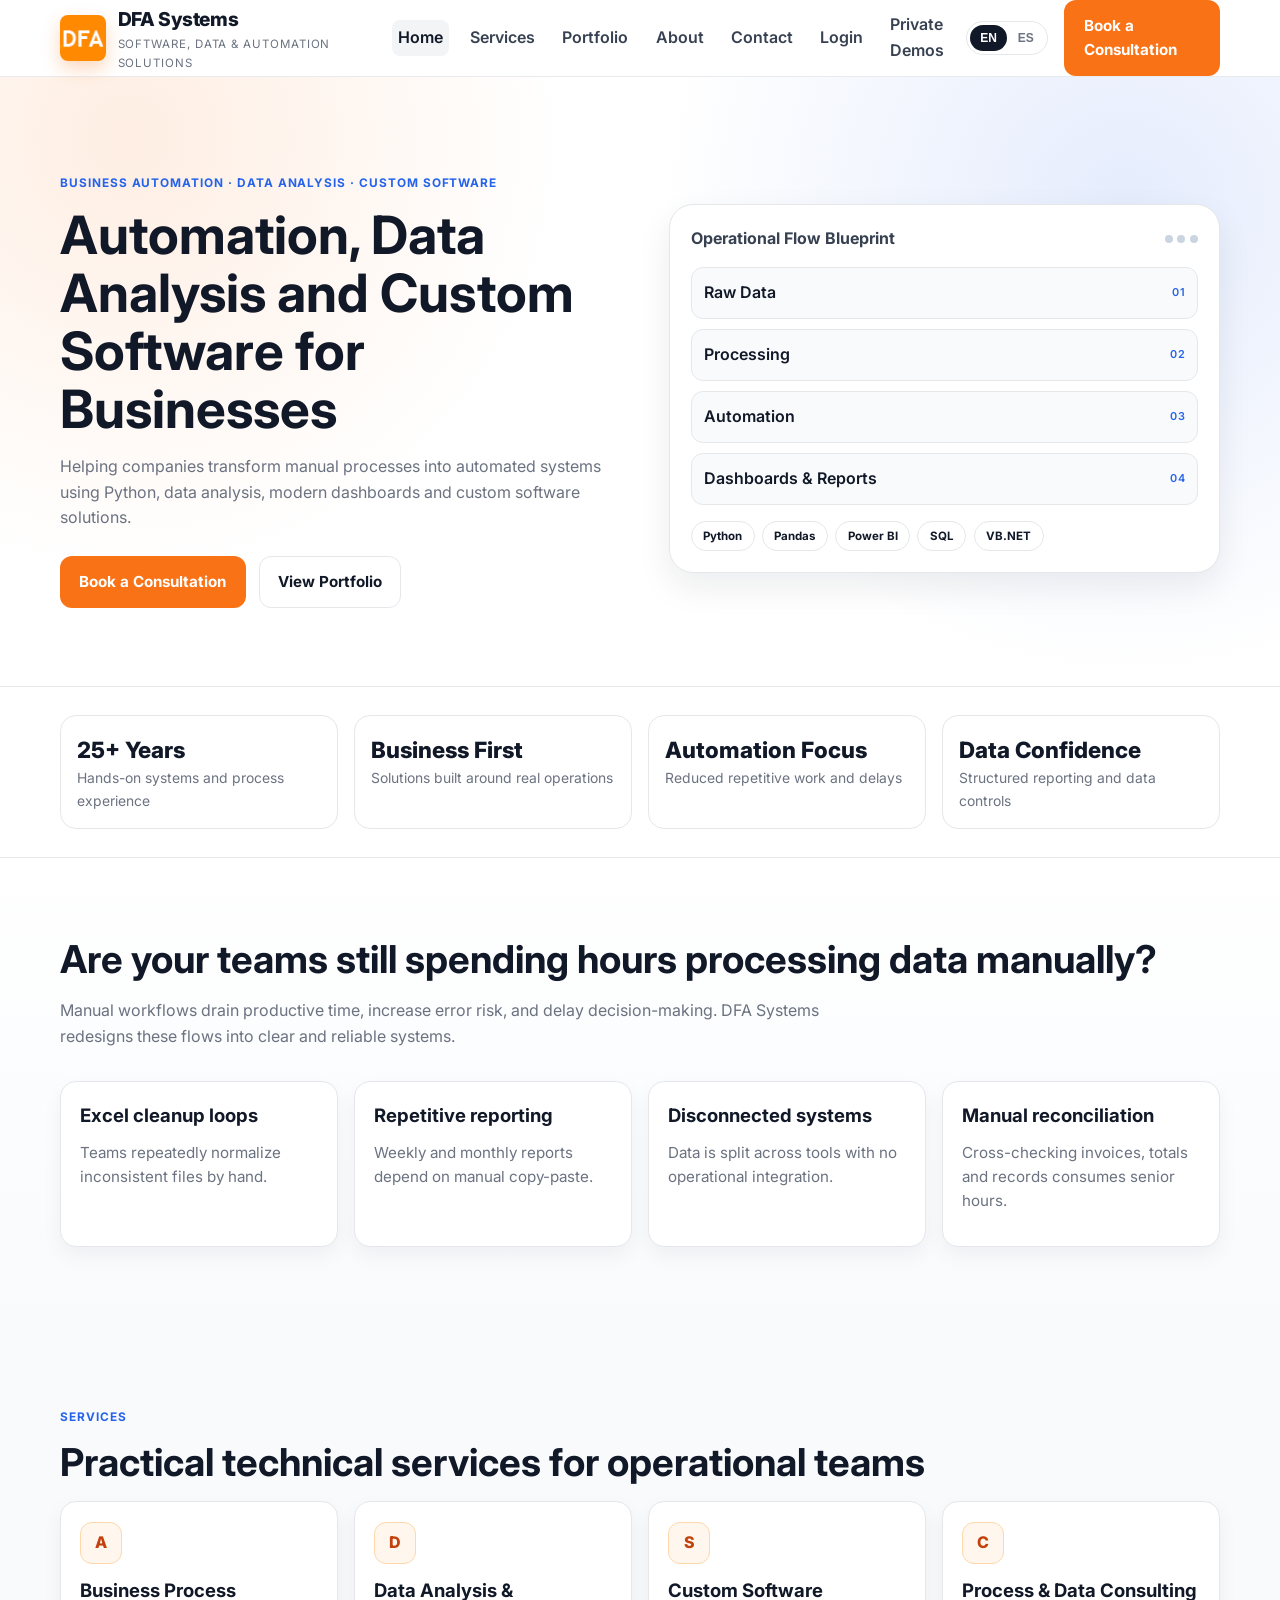
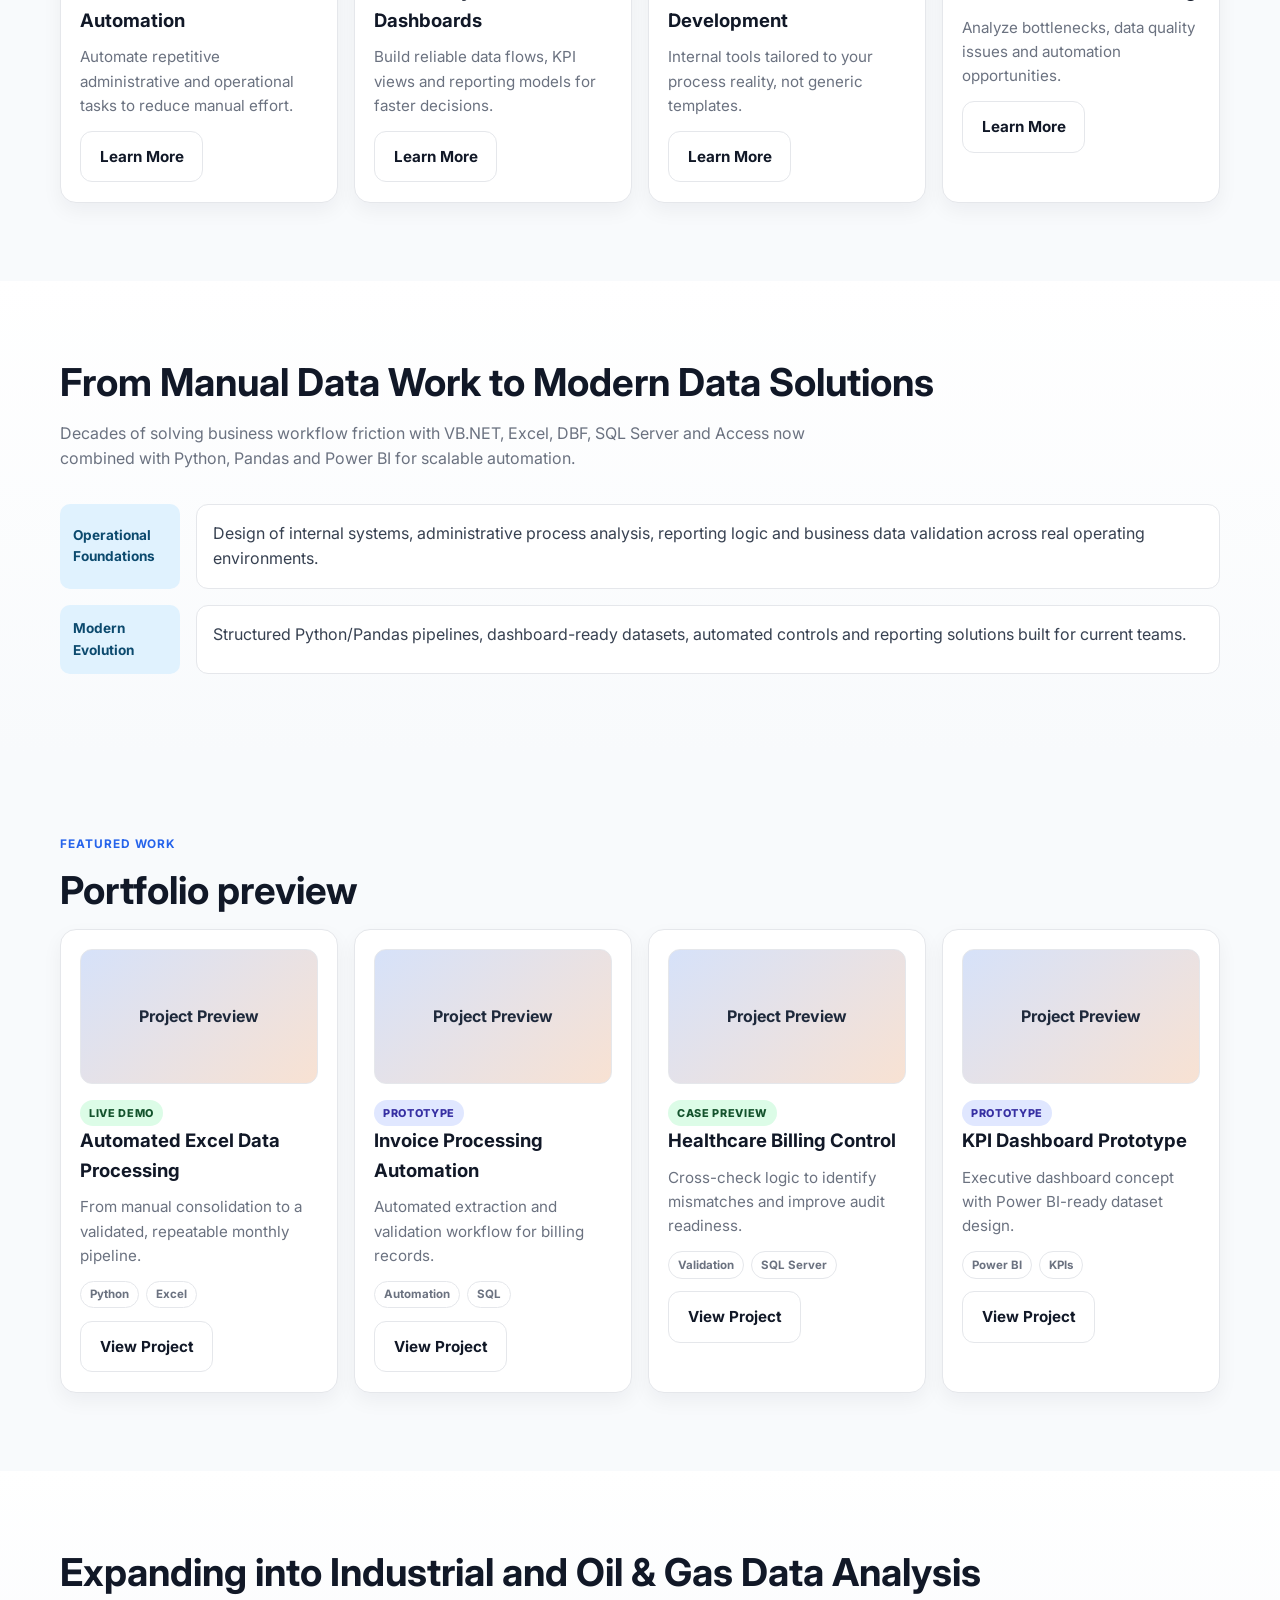
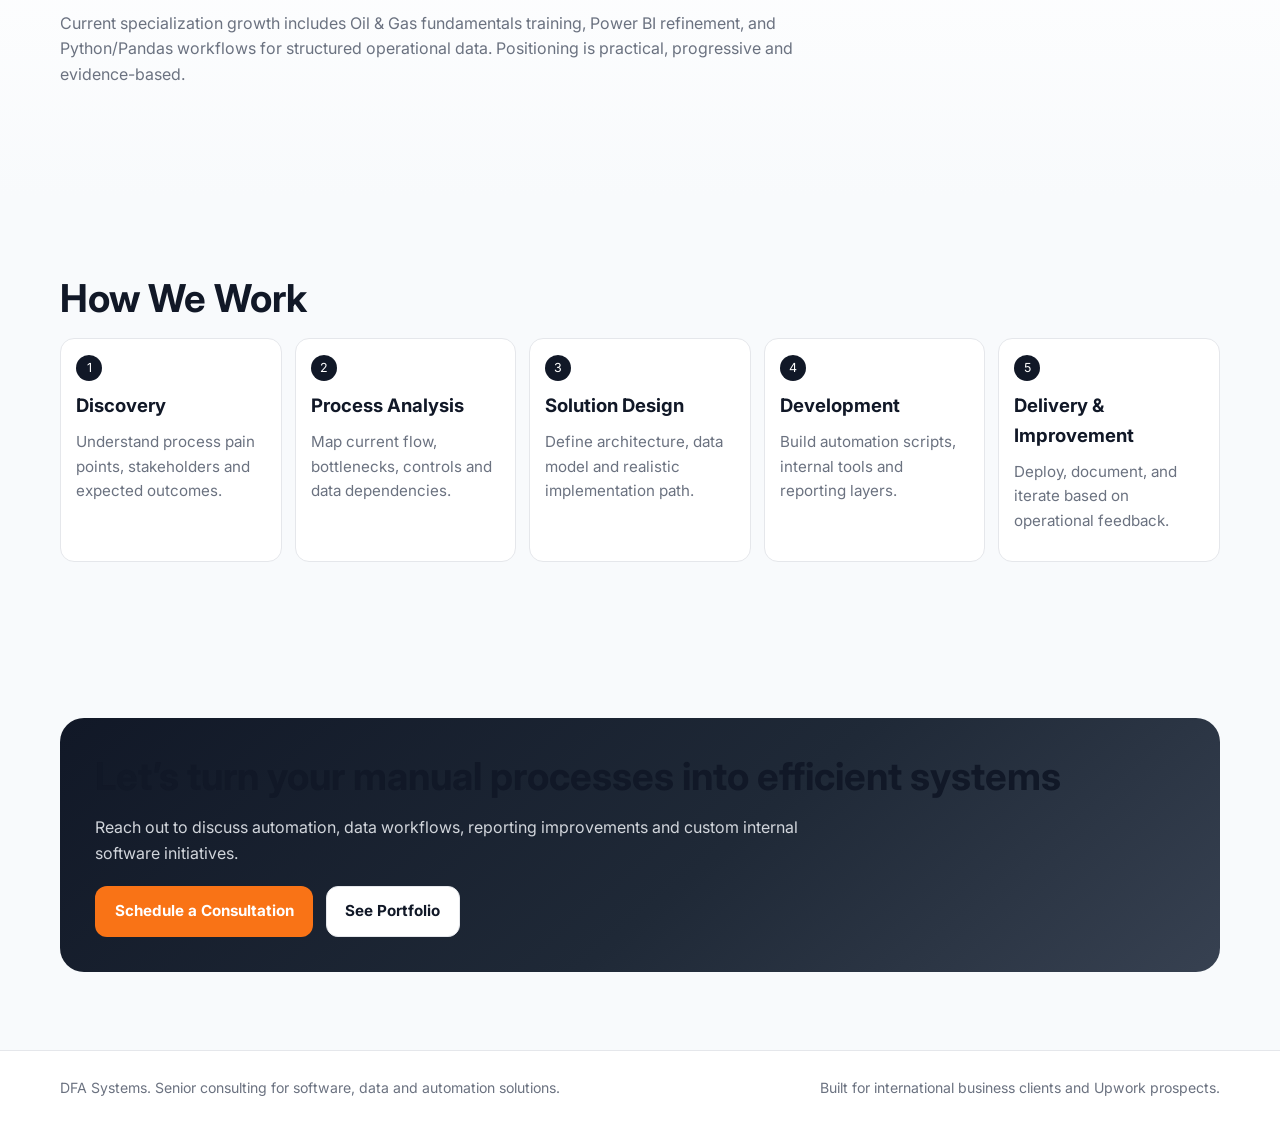
==== index.html @ 207cc510 "Primer commit" ====
﻿<!DOCTYPE html>
<html lang="en">
<head>
  <meta charset="UTF-8">
  <meta name="viewport" content="width=device-width, initial-scale=1.0">
  <meta name="description" content="DFA Systems helps businesses modernize manual workflows through automation, data analysis and custom software consulting.">
  <title>DFA Systems | Software, Data & Automation Solutions</title>
  <link rel="preconnect" href="https://fonts.googleapis.com">
  <link rel="preconnect" href="https://fonts.gstatic.com" crossorigin>
  <link href="https://fonts.googleapis.com/css2?family=Inter:wght@400;500;600;700;800&display=swap" rel="stylesheet">
  <link rel="stylesheet" href="assets/css/styles.css">
</head>
<body data-page="index">
  <header class="site-header">
    <div class="container header-inner">
      <a href="index.html" class="logo-block" aria-label="DFA Systems home">
        <span class="brand-head">
          <img src="assets/images/logo-dfa.png" alt="DFA Systems logo" class="brand-logo">
          <span class="brand-copy">
            <span class="logo">DFA Systems</span>
            <span class="tagline" data-i18n="brandTagline">Software, Data &amp; Automation Solutions</span>
          </span>
        </span>
      </a>

      <button class="menu-toggle" type="button" aria-label="Toggle menu" aria-expanded="false">
        <span></span>
      </button>

      <div class="nav-wrap">
        <nav class="site-nav" aria-label="Main navigation">
          <a href="index.html" data-nav="home" data-i18n="navHome">Home</a>
          <a href="services.html" data-nav="services" data-i18n="navServices">Services</a>
          <a href="portfolio.html" data-nav="portfolio" data-i18n="navPortfolio">Portfolio</a>
          <a href="about.html" data-nav="about" data-i18n="navAbout">About</a>
          <a href="contact.html" data-nav="contact" data-i18n="navContact">Contact</a>
          <a href="login.html" data-nav="login" data-i18n="navLogin">Login</a>
          <a href="private-demos.html" data-nav="private" data-i18n="navPrivate">Private Demos</a>
        </nav>

        <div class="lang-switcher" aria-label="Language switcher">
          <button class="lang-btn active" data-lang="en" aria-pressed="true">EN</button>
          <button class="lang-btn" data-lang="es" aria-pressed="false">ES</button>
        </div>

        <a href="contact.html" class="btn btn-primary desktop-cta" data-i18n="ctaBook">Book a Consultation</a>
        <a href="contact.html" class="btn btn-primary mobile-cta" data-i18n="ctaBook">Book a Consultation</a>
      </div>
    </div>
  </header>

  <main>
    <section class="hero">
      <div class="container hero-grid">
        <div>
          <span class="eyebrow" data-i18n="heroEyebrow">Business Automation · Data Analysis · Custom Software</span>
          <h1 data-i18n="heroTitle">Automation, Data Analysis and Custom Software for Businesses</h1>
          <p data-i18n="heroText">Helping companies transform manual processes into automated systems using Python, data analysis, modern dashboards and custom software solutions.</p>
          <div class="hero-actions">
            <a href="contact.html" class="btn btn-primary" data-i18n="ctaBook">Book a Consultation</a>
            <a href="portfolio.html" class="btn btn-secondary" data-i18n="ctaPortfolio">View Portfolio</a>
          </div>
        </div>

        <div class="hero-visual" aria-label="Workflow visual panel">
          <div class="visual-header">
            <strong data-i18n="heroFlowTitle">Operational Flow Blueprint</strong>
            <div class="dot-row" aria-hidden="true">
              <span class="dot"></span>
              <span class="dot"></span>
              <span class="dot"></span>
            </div>
          </div>
          <div class="visual-grid">
            <div class="flow-step">
              <span data-i18n="flowRaw">Raw Data</span>
              <span class="step-pill">01</span>
            </div>
            <div class="flow-step">
              <span data-i18n="flowProcess">Processing</span>
              <span class="step-pill">02</span>
            </div>
            <div class="flow-step">
              <span data-i18n="flowAutomation">Automation</span>
              <span class="step-pill">03</span>
            </div>
            <div class="flow-step">
              <span data-i18n="flowDash">Dashboards &amp; Reports</span>
              <span class="step-pill">04</span>
            </div>
          </div>
          <div class="badge-list">
            <span class="badge">Python</span>
            <span class="badge">Pandas</span>
            <span class="badge">Power BI</span>
            <span class="badge">SQL</span>
            <span class="badge">VB.NET</span>
          </div>
        </div>
      </div>
    </section>

    <section class="credibility">
      <div class="container stat-grid">
        <article class="stat-card">
          <p class="stat-value" data-i18n="cred1v">25+ Years</p>
          <p class="stat-label" data-i18n="cred1l">Hands-on systems and process experience</p>
        </article>
        <article class="stat-card">
          <p class="stat-value" data-i18n="cred2v">Business First</p>
          <p class="stat-label" data-i18n="cred2l">Solutions built around real operations</p>
        </article>
        <article class="stat-card">
          <p class="stat-value" data-i18n="cred3v">Automation Focus</p>
          <p class="stat-label" data-i18n="cred3l">Reduced repetitive work and delays</p>
        </article>
        <article class="stat-card">
          <p class="stat-value" data-i18n="cred4v">Data Confidence</p>
          <p class="stat-label" data-i18n="cred4l">Structured reporting and data controls</p>
        </article>
      </div>
    </section>

    <section class="bg-soft">
      <div class="container">
        <h2 class="section-title" data-i18n="problemTitle">Are your teams still spending hours processing data manually?</h2>
        <p class="section-intro" data-i18n="problemText">Manual workflows drain productive time, increase error risk, and delay decision-making. DFA Systems redesigns these flows into clear and reliable systems.</p>

        <div class="grid-4">
          <article class="card">
            <h3 class="card-title" data-i18n="p1t">Excel cleanup loops</h3>
            <p class="card-text" data-i18n="p1d">Teams repeatedly normalize inconsistent files by hand.</p>
          </article>
          <article class="card">
            <h3 class="card-title" data-i18n="p2t">Repetitive reporting</h3>
            <p class="card-text" data-i18n="p2d">Weekly and monthly reports depend on manual copy-paste.</p>
          </article>
          <article class="card">
            <h3 class="card-title" data-i18n="p3t">Disconnected systems</h3>
            <p class="card-text" data-i18n="p3d">Data is split across tools with no operational integration.</p>
          </article>
          <article class="card">
            <h3 class="card-title" data-i18n="p4t">Manual reconciliation</h3>
            <p class="card-text" data-i18n="p4d">Cross-checking invoices, totals and records consumes senior hours.</p>
          </article>
        </div>
      </div>
    </section>

    <section>
      <div class="container">
        <span class="eyebrow" data-i18n="servicesEyebrow">Services</span>
        <h2 class="section-title" data-i18n="servicesTitle">Practical technical services for operational teams</h2>
        <div class="grid-4">
          <article class="card">
            <span class="icon-sq" aria-hidden="true">A</span>
            <h3 class="card-title" data-i18n="s1t">Business Process Automation</h3>
            <p class="card-text" data-i18n="s1d">Automate repetitive administrative and operational tasks to reduce manual effort.</p>
            <a class="btn btn-secondary" href="services.html" data-i18n="learnMore">Learn More</a>
          </article>
          <article class="card">
            <span class="icon-sq" aria-hidden="true">D</span>
            <h3 class="card-title" data-i18n="s2t">Data Analysis &amp; Dashboards</h3>
            <p class="card-text" data-i18n="s2d">Build reliable data flows, KPI views and reporting models for faster decisions.</p>
            <a class="btn btn-secondary" href="services.html" data-i18n="learnMore">Learn More</a>
          </article>
          <article class="card">
            <span class="icon-sq" aria-hidden="true">S</span>
            <h3 class="card-title" data-i18n="s3t">Custom Software Development</h3>
            <p class="card-text" data-i18n="s3d">Internal tools tailored to your process reality, not generic templates.</p>
            <a class="btn btn-secondary" href="services.html" data-i18n="learnMore">Learn More</a>
          </article>
          <article class="card">
            <span class="icon-sq" aria-hidden="true">C</span>
            <h3 class="card-title" data-i18n="s4t">Process &amp; Data Consulting</h3>
            <p class="card-text" data-i18n="s4d">Analyze bottlenecks, data quality issues and automation opportunities.</p>
            <a class="btn btn-secondary" href="services.html" data-i18n="learnMore">Learn More</a>
          </article>
        </div>
      </div>
    </section>

    <section class="bg-soft">
      <div class="container">
        <h2 class="section-title" data-i18n="expTitle">From Manual Data Work to Modern Data Solutions</h2>
        <p class="section-intro" data-i18n="expText">Decades of solving business workflow friction with VB.NET, Excel, DBF, SQL Server and Access now combined with Python, Pandas and Power BI for scalable automation.</p>

        <div class="timeline">
          <div class="timeline-row">
            <div class="timeline-label" data-i18n="expPastLabel">Operational Foundations</div>
            <div class="timeline-content" data-i18n="expPast">Design of internal systems, administrative process analysis, reporting logic and business data validation across real operating environments.</div>
          </div>
          <div class="timeline-row">
            <div class="timeline-label" data-i18n="expNowLabel">Modern Evolution</div>
            <div class="timeline-content" data-i18n="expNow">Structured Python/Pandas pipelines, dashboard-ready datasets, automated controls and reporting solutions built for current teams.</div>
          </div>
        </div>
      </div>
    </section>

    <section>
      <div class="container">
        <span class="eyebrow" data-i18n="portEyebrow">Featured Work</span>
        <h2 class="section-title" data-i18n="portTitle">Portfolio preview</h2>

        <div class="grid-4">
          <article class="card">
            <div class="project-shot">Project Preview</div>
            <span class="status status-live" data-i18n="statusLive">Live Demo</span>
            <h3 class="card-title" data-i18n="proj1t">Automated Excel Data Processing</h3>
            <p class="card-text" data-i18n="proj1d">From manual consolidation to a validated, repeatable monthly pipeline.</p>
            <div class="tags"><span class="tag">Python</span><span class="tag">Excel</span></div>
            <a href="portfolio.html" class="btn btn-secondary" data-i18n="viewProject">View Project</a>
          </article>
          <article class="card">
            <div class="project-shot">Project Preview</div>
            <span class="status status-proto" data-i18n="statusProto">Prototype</span>
            <h3 class="card-title" data-i18n="proj2t">Invoice Processing Automation</h3>
            <p class="card-text" data-i18n="proj2d">Automated extraction and validation workflow for billing records.</p>
            <div class="tags"><span class="tag">Automation</span><span class="tag">SQL</span></div>
            <a href="portfolio.html" class="btn btn-secondary" data-i18n="viewProject">View Project</a>
          </article>
          <article class="card">
            <div class="project-shot">Project Preview</div>
            <span class="status status-case" data-i18n="statusCase">Case Preview</span>
            <h3 class="card-title" data-i18n="proj3t">Healthcare Billing Control</h3>
            <p class="card-text" data-i18n="proj3d">Cross-check logic to identify mismatches and improve audit readiness.</p>
            <div class="tags"><span class="tag">Validation</span><span class="tag">SQL Server</span></div>
            <a href="portfolio.html" class="btn btn-secondary" data-i18n="viewProject">View Project</a>
          </article>
          <article class="card">
            <div class="project-shot">Project Preview</div>
            <span class="status status-proto" data-i18n="statusProto">Prototype</span>
            <h3 class="card-title" data-i18n="proj4t">KPI Dashboard Prototype</h3>
            <p class="card-text" data-i18n="proj4d">Executive dashboard concept with Power BI-ready dataset design.</p>
            <div class="tags"><span class="tag">Power BI</span><span class="tag">KPIs</span></div>
            <a href="portfolio.html" class="btn btn-secondary" data-i18n="viewProject">View Project</a>
          </article>
        </div>
      </div>
    </section>

    <section class="bg-soft">
      <div class="container">
        <h2 class="section-title" data-i18n="industryTitle">Expanding into Industrial and Oil &amp; Gas Data Analysis</h2>
        <p class="section-intro" data-i18n="industryText">Current specialization growth includes Oil &amp; Gas fundamentals training, Power BI refinement, and Python/Pandas workflows for structured operational data. Positioning is practical, progressive and evidence-based.</p>
      </div>
    </section>

    <section>
      <div class="container">
        <h2 class="section-title" data-i18n="processTitle">How We Work</h2>
        <div class="steps">
          <article class="step-card"><span class="step-number">1</span><h3 class="card-title" data-i18n="step1t">Discovery</h3><p class="card-text" data-i18n="step1d">Understand process pain points, stakeholders and expected outcomes.</p></article>
          <article class="step-card"><span class="step-number">2</span><h3 class="card-title" data-i18n="step2t">Process Analysis</h3><p class="card-text" data-i18n="step2d">Map current flow, bottlenecks, controls and data dependencies.</p></article>
          <article class="step-card"><span class="step-number">3</span><h3 class="card-title" data-i18n="step3t">Solution Design</h3><p class="card-text" data-i18n="step3d">Define architecture, data model and realistic implementation path.</p></article>
          <article class="step-card"><span class="step-number">4</span><h3 class="card-title" data-i18n="step4t">Development</h3><p class="card-text" data-i18n="step4d">Build automation scripts, internal tools and reporting layers.</p></article>
          <article class="step-card"><span class="step-number">5</span><h3 class="card-title" data-i18n="step5t">Delivery &amp; Improvement</h3><p class="card-text" data-i18n="step5d">Deploy, document, and iterate based on operational feedback.</p></article>
        </div>
      </div>
    </section>

    <section>
      <div class="container">
        <div class="cta-block">
          <h2 class="section-title" data-i18n="finalTitle">Let’s turn your manual processes into efficient systems</h2>
          <p data-i18n="finalText">Reach out to discuss automation, data workflows, reporting improvements and custom internal software initiatives.</p>
          <div class="hero-actions" style="margin-top: 1.2rem;">
            <a href="contact.html" class="btn btn-primary" data-i18n="ctaSchedule">Schedule a Consultation</a>
            <a href="portfolio.html" class="btn btn-secondary" data-i18n="ctaSeePortfolio">See Portfolio</a>
          </div>
        </div>
      </div>
    </section>
  </main>

  <footer class="site-footer">
    <div class="container footer-inner">
      <p data-i18n="footerText">DFA Systems. Senior consulting for software, data and automation solutions.</p>
      <p data-i18n="footerLinks">Built for international business clients and Upwork prospects.</p>
    </div>
  </footer>

  <script src="assets/js/translations.js"></script>
  <script src="assets/js/main.js"></script>
</body>
</html>
---- assets/css/styles.css ----
﻿:root {
  --color-primary: #f97316;
  --color-charcoal: #111827;
  --color-gray-700: #374151;
  --color-gray-500: #6b7280;
  --color-bg: #f8fafc;
  --color-white: #ffffff;
  --color-accent: #2563eb;
  --color-border: #e5e7eb;
  --shadow-sm: 0 8px 20px rgba(17, 24, 39, 0.05);
  --shadow-md: 0 14px 34px rgba(17, 24, 39, 0.08);
  --shadow-lg: 0 20px 44px rgba(17, 24, 39, 0.12);
  --radius-sm: 10px;
  --radius-md: 16px;
  --radius-lg: 24px;
  --radius-pill: 999px;
  --max-width: 1160px;
  --header-h: 76px;
  --transition: 200ms ease;
}

* {
  box-sizing: border-box;
}

html {
  scroll-behavior: smooth;
}

body {
  margin: 0;
  font-family: Inter, Arial, sans-serif;
  color: var(--color-gray-700);
  background: var(--color-bg);
  line-height: 1.6;
}

a {
  color: inherit;
  text-decoration: none;
}

img {
  max-width: 100%;
}

h1,
h2,
h3,
h4,
p {
  margin: 0;
}

section {
  padding: 78px 0;
}

.container {
  width: min(100% - 2rem, var(--max-width));
  margin: 0 auto;
}

.bg-white {
  background: var(--color-white);
}

.bg-soft {
  background: linear-gradient(180deg, #ffffff 0%, #f8fafc 100%);
}

.eyebrow {
  display: inline-block;
  font-size: 0.74rem;
  text-transform: uppercase;
  letter-spacing: 0.08em;
  font-weight: 700;
  color: var(--color-accent);
  margin-bottom: 0.8rem;
}

.section-title {
  color: var(--color-charcoal);
  font-size: clamp(1.8rem, 3vw, 2.5rem);
  line-height: 1.2;
  margin-bottom: 1rem;
}

.section-intro {
  max-width: 760px;
  color: var(--color-gray-500);
  margin-bottom: 2rem;
}

.text-center {
  text-align: center;
  margin-left: auto;
  margin-right: auto;
}

.site-header {
  position: sticky;
  top: 0;
  z-index: 1000;
  background: rgba(255, 255, 255, 0.92);
  backdrop-filter: blur(12px);
  border-bottom: 1px solid rgba(229, 231, 235, 0.85);
}

.header-inner {
  min-height: var(--header-h);
  display: flex;
  align-items: center;
  justify-content: space-between;
  gap: 1rem;
}

.logo-block {
  display: inline-flex;
  align-items: center;
  color: inherit;
}

.brand-head {
  display: inline-flex;
  align-items: center;
  gap: 0.72rem;
}

.brand-copy {
  display: grid;
  gap: 0.05rem;
}

.brand-logo {
  width: 46px;
  height: 46px;
  border-radius: 8px;
  flex-shrink: 0;
  box-shadow: 0 8px 18px rgba(249, 115, 22, 0.28);
}

.logo {
  font-size: 1.2rem;
  font-weight: 800;
  color: var(--color-charcoal);
  letter-spacing: -0.02em;
}

.tagline {
  font-size: 0.72rem;
  text-transform: uppercase;
  letter-spacing: 0.08em;
  color: var(--color-gray-500);
}

.nav-wrap {
  display: flex;
  align-items: center;
  gap: 1rem;
}

.site-nav {
  display: flex;
  align-items: center;
  gap: 1rem;
}

.site-nav a {
  font-weight: 600;
  color: var(--color-gray-700);
  padding: 0.3rem 0.35rem;
  border-radius: 8px;
  transition: color var(--transition), background var(--transition);
}

.site-nav a:hover,
.site-nav a:focus-visible,
.site-nav a.active {
  color: var(--color-charcoal);
  background: #f3f4f6;
}

.lang-switcher {
  display: flex;
  align-items: center;
  border: 1px solid var(--color-border);
  border-radius: var(--radius-pill);
  padding: 0.2rem;
  background: #fff;
}

.lang-btn {
  border: 0;
  background: transparent;
  color: var(--color-gray-500);
  font-weight: 700;
  font-size: 0.75rem;
  border-radius: var(--radius-pill);
  padding: 0.35rem 0.65rem;
  cursor: pointer;
}

.lang-btn.active {
  background: var(--color-charcoal);
  color: #fff;
}

.btn {
  display: inline-flex;
  align-items: center;
  justify-content: center;
  gap: 0.4rem;
  border-radius: 12px;
  border: 1px solid transparent;
  font-weight: 700;
  font-size: 0.95rem;
  padding: 0.78rem 1.15rem;
  cursor: pointer;
  transition: transform var(--transition), box-shadow var(--transition), background var(--transition), color var(--transition), border-color var(--transition);
}

.btn:hover,
.btn:focus-visible {
  transform: translateY(-1px);
  box-shadow: var(--shadow-sm);
}

.btn-primary {
  background: var(--color-primary);
  color: #fff;
}

.btn-primary:hover,
.btn-primary:focus-visible {
  background: #ea580c;
}

.btn-secondary {
  background: #fff;
  color: var(--color-charcoal);
  border-color: var(--color-border);
}

.btn-secondary:hover,
.btn-secondary:focus-visible {
  border-color: #d1d5db;
}

.btn-outline {
  border-color: var(--color-accent);
  color: var(--color-accent);
  background: transparent;
}

.btn-outline:hover,
.btn-outline:focus-visible {
  background: #eff6ff;
}

.menu-toggle {
  display: none;
  width: 44px;
  height: 44px;
  border-radius: 12px;
  border: 1px solid var(--color-border);
  background: #fff;
  cursor: pointer;
}

.menu-toggle span {
  display: block;
  width: 20px;
  height: 2px;
  border-radius: 2px;
  background: var(--color-charcoal);
  margin: 0 auto;
  position: relative;
}

.menu-toggle span::before,
.menu-toggle span::after {
  content: "";
  position: absolute;
  left: 0;
  width: 20px;
  height: 2px;
  border-radius: 2px;
  background: var(--color-charcoal);
}

.menu-toggle span::before {
  top: -6px;
}

.menu-toggle span::after {
  top: 6px;
}

.hero {
  padding-top: 92px;
  background:
    radial-gradient(circle at 10% 10%, rgba(249, 115, 22, 0.12) 0%, transparent 34%),
    radial-gradient(circle at 88% 22%, rgba(37, 99, 235, 0.12) 0%, transparent 38%),
    #ffffff;
}

.hero-grid {
  display: grid;
  grid-template-columns: 1.02fr 0.98fr;
  gap: 2.2rem;
  align-items: center;
}

.hero h1 {
  color: var(--color-charcoal);
  font-size: clamp(2rem, 5vw, 3.3rem);
  line-height: 1.1;
  margin-bottom: 1rem;
}

.hero p {
  color: var(--color-gray-500);
  max-width: 640px;
  margin-bottom: 1.6rem;
}

.hero-actions {
  display: flex;
  flex-wrap: wrap;
  gap: 0.8rem;
}

.hero-visual {
  background: #fff;
  border: 1px solid var(--color-border);
  border-radius: var(--radius-lg);
  padding: 1.3rem;
  box-shadow: var(--shadow-md);
}

.visual-header {
  display: flex;
  justify-content: space-between;
  align-items: center;
  margin-bottom: 1rem;
}

.dot-row {
  display: flex;
  gap: 0.3rem;
}

.dot {
  width: 8px;
  height: 8px;
  border-radius: 50%;
  background: #cbd5e1;
}

.visual-grid {
  display: grid;
  gap: 0.65rem;
}

.flow-step {
  background: #f8fafc;
  border: 1px solid var(--color-border);
  border-radius: 12px;
  padding: 0.75rem;
  display: flex;
  justify-content: space-between;
  align-items: center;
  font-weight: 600;
  color: var(--color-charcoal);
}

.step-pill {
  font-size: 0.68rem;
  text-transform: uppercase;
  letter-spacing: 0.05em;
  color: var(--color-accent);
}

.badge-list {
  margin-top: 1rem;
  display: flex;
  flex-wrap: wrap;
  gap: 0.45rem;
}

.badge {
  border: 1px solid var(--color-border);
  background: #fff;
  border-radius: var(--radius-pill);
  padding: 0.3rem 0.72rem;
  font-size: 0.72rem;
  font-weight: 700;
  color: var(--color-charcoal);
}

.credibility {
  padding: 28px 0;
  border-top: 1px solid var(--color-border);
  border-bottom: 1px solid var(--color-border);
  background: #fff;
}

.stat-grid {
  display: grid;
  grid-template-columns: repeat(4, minmax(0, 1fr));
  gap: 1rem;
}

.stat-card {
  border: 1px solid var(--color-border);
  border-radius: var(--radius-md);
  padding: 1rem;
  background: #fff;
}

.stat-value {
  color: var(--color-charcoal);
  font-weight: 800;
  font-size: 1.4rem;
}

.stat-label {
  color: var(--color-gray-500);
  font-size: 0.87rem;
}

.grid-3,
.grid-4,
.grid-2 {
  display: grid;
  gap: 1rem;
}

.grid-2 {
  grid-template-columns: repeat(2, minmax(0, 1fr));
}

.grid-3 {
  grid-template-columns: repeat(3, minmax(0, 1fr));
}

.grid-4 {
  grid-template-columns: repeat(4, minmax(0, 1fr));
}

.card {
  border: 1px solid var(--color-border);
  border-radius: var(--radius-md);
  background: #fff;
  padding: 1.2rem;
  box-shadow: var(--shadow-sm);
  transition: transform var(--transition), box-shadow var(--transition);
}

.card:hover,
.card:focus-within {
  transform: translateY(-2px);
  box-shadow: var(--shadow-md);
}

.card-title {
  color: var(--color-charcoal);
  font-size: 1.16rem;
  margin-bottom: 0.6rem;
}

.card-text {
  color: var(--color-gray-500);
  font-size: 0.95rem;
  margin-bottom: 0.8rem;
}

.icon-sq {
  width: 42px;
  height: 42px;
  border-radius: 12px;
  background: #fff7ed;
  border: 1px solid #fed7aa;
  color: #c2410c;
  font-weight: 800;
  display: inline-flex;
  align-items: center;
  justify-content: center;
  margin-bottom: 0.8rem;
}

.timeline {
  display: grid;
  gap: 1rem;
}

.timeline-row {
  display: grid;
  grid-template-columns: 120px 1fr;
  gap: 1rem;
  align-items: stretch;
}

.timeline-label {
  border-radius: 10px;
  background: #e0f2fe;
  color: #0c4a6e;
  font-weight: 700;
  font-size: 0.85rem;
  display: flex;
  align-items: center;
  justify-content: center;
  padding: 0.8rem;
}

.timeline-content {
  border: 1px solid var(--color-border);
  border-radius: 12px;
  padding: 1rem;
  background: #fff;
}

.kpi-strip {
  border-radius: var(--radius-lg);
  border: 1px solid var(--color-border);
  padding: 1rem;
  background: #fff;
}

.project-shot {
  border-radius: 12px;
  border: 1px solid var(--color-border);
  min-height: 135px;
  background:
    linear-gradient(140deg, rgba(37, 99, 235, 0.16), rgba(249, 115, 22, 0.18)),
    #f8fafc;
  display: grid;
  place-items: center;
  font-weight: 700;
  color: #1e293b;
  margin-bottom: 0.9rem;
}

.tags {
  display: flex;
  flex-wrap: wrap;
  gap: 0.45rem;
  margin: 0.8rem 0;
}

.tag {
  font-size: 0.72rem;
  border-radius: var(--radius-pill);
  border: 1px solid var(--color-border);
  padding: 0.22rem 0.55rem;
  color: var(--color-gray-500);
  font-weight: 700;
}

.status {
  display: inline-flex;
  align-items: center;
  border-radius: var(--radius-pill);
  font-size: 0.68rem;
  font-weight: 800;
  text-transform: uppercase;
  letter-spacing: 0.06em;
  padding: 0.27rem 0.55rem;
}

.status-live,
.status-case {
  background: #dcfce7;
  color: #14532d;
}

.status-proto {
  background: #e0e7ff;
  color: #3730a3;
}

.status-soon {
  background: #ffedd5;
  color: #9a3412;
}

.steps {
  display: grid;
  grid-template-columns: repeat(5, minmax(0, 1fr));
  gap: 0.8rem;
}

.step-card {
  border: 1px solid var(--color-border);
  border-radius: 14px;
  background: #fff;
  padding: 0.95rem;
}

.step-number {
  width: 26px;
  height: 26px;
  border-radius: 50%;
  background: var(--color-charcoal);
  color: #fff;
  display: inline-flex;
  align-items: center;
  justify-content: center;
  font-size: 0.78rem;
  margin-bottom: 0.65rem;
}

.cta-block {
  border-radius: var(--radius-lg);
  background: linear-gradient(140deg, #111827 0%, #1f2937 56%, #374151 100%);
  color: #f9fafb;
  padding: clamp(1.4rem, 4vw, 2.2rem);
}

.cta-block p {
  color: #d1d5db;
  max-width: 720px;
}

.page-hero {
  padding: 88px 0 44px;
  background: linear-gradient(180deg, #ffffff 0%, #f8fafc 100%);
  border-bottom: 1px solid var(--color-border);
}

.filters {
  display: flex;
  flex-wrap: wrap;
  gap: 0.55rem;
  margin-top: 1rem;
}

.filter-btn {
  border: 1px solid var(--color-border);
  background: #fff;
  color: var(--color-gray-700);
  font-weight: 700;
  border-radius: var(--radius-pill);
  padding: 0.42rem 0.78rem;
  cursor: pointer;
}

.filter-btn.active,
.filter-btn:hover,
.filter-btn:focus-visible {
  background: #111827;
  color: #fff;
  border-color: #111827;
}

.project-actions {
  display: flex;
  flex-wrap: wrap;
  gap: 0.5rem;
}

.meta-list {
  display: grid;
  gap: 0.8rem;
}

.meta-row {
  display: flex;
  gap: 0.5rem;
  color: var(--color-gray-500);
}

.meta-row strong {
  color: var(--color-charcoal);
  min-width: 92px;
}

.form-wrap {
  border-radius: var(--radius-md);
  border: 1px solid var(--color-border);
  background: #fff;
  box-shadow: var(--shadow-sm);
  padding: 1.3rem;
}

.form-group {
  margin-bottom: 0.9rem;
}

.form-group label {
  display: block;
  font-weight: 600;
  color: var(--color-charcoal);
  margin-bottom: 0.35rem;
}

.form-group input,
.form-group textarea {
  width: 100%;
  border: 1px solid #d1d5db;
  border-radius: 11px;
  font: inherit;
  padding: 0.68rem 0.8rem;
  color: var(--color-charcoal);
  background: #fff;
}

.form-group textarea {
  min-height: 140px;
  resize: vertical;
}

.form-group input:focus,
.form-group textarea:focus,
.btn:focus,
.filter-btn:focus,
.lang-btn:focus,
.menu-toggle:focus {
  outline: 3px solid rgba(37, 99, 235, 0.24);
  outline-offset: 2px;
}

.auth-card {
  width: min(100% - 2rem, 480px);
  margin: 112px auto;
  border: 1px solid var(--color-border);
  border-radius: var(--radius-lg);
  box-shadow: var(--shadow-md);
  background: #fff;
  padding: 1.4rem;
}

.notice {
  margin-top: 0.8rem;
  font-size: 0.9rem;
  color: var(--color-gray-500);
}

.notice.error {
  color: #b91c1c;
}

.notice.success {
  color: #166534;
}

.restricted-banner {
  border: 1px solid #bfdbfe;
  background: #eff6ff;
  border-radius: 14px;
  padding: 0.85rem;
  color: #1d4ed8;
  margin: 1.1rem 0 1.4rem;
}

.site-footer {
  padding: 26px 0;
  border-top: 1px solid var(--color-border);
  background: #fff;
}

.footer-inner {
  display: flex;
  flex-wrap: wrap;
  justify-content: space-between;
  gap: 0.5rem 1.1rem;
  color: var(--color-gray-500);
  font-size: 0.88rem;
}

.mobile-cta {
  display: none;
}

@media (max-width: 1060px) {
  .hero-grid,
  .grid-4 {
    grid-template-columns: repeat(2, minmax(0, 1fr));
  }

  .steps {
    grid-template-columns: repeat(3, minmax(0, 1fr));
  }
}

@media (max-width: 820px) {
  :root {
    --header-h: 72px;
  }

  section {
    padding: 62px 0;
  }

  .menu-toggle {
    display: inline-flex;
    align-items: center;
    justify-content: center;
  }

  .nav-wrap {
    position: fixed;
    top: var(--header-h);
    left: 0;
    right: 0;
    background: #fff;
    border-bottom: 1px solid var(--color-border);
    padding: 0.8rem 1rem 1rem;
    display: none;
    flex-direction: column;
    align-items: stretch;
    gap: 0.9rem;
  }

  .nav-wrap.open {
    display: flex;
  }

  .site-nav {
    flex-direction: column;
    align-items: stretch;
    gap: 0.35rem;
  }

  .site-nav a {
    padding: 0.6rem;
    border: 1px solid var(--color-border);
  }

  .desktop-cta {
    display: none;
  }

  .brand-logo {
    width: 38px;
    height: 38px;
  }

  .logo {
    font-size: 1.05rem;
  }

  .mobile-cta {
    display: inline-flex;
    width: 100%;
  }

  .hero-grid,
  .grid-3,
  .grid-2,
  .grid-4,
  .stat-grid,
  .steps,
  .timeline-row {
    grid-template-columns: 1fr;
  }

  .timeline-label {
    justify-content: flex-start;
  }

  .hero {
    padding-top: 86px;
  }

  .hero-actions .btn {
    width: 100%;
  }
}
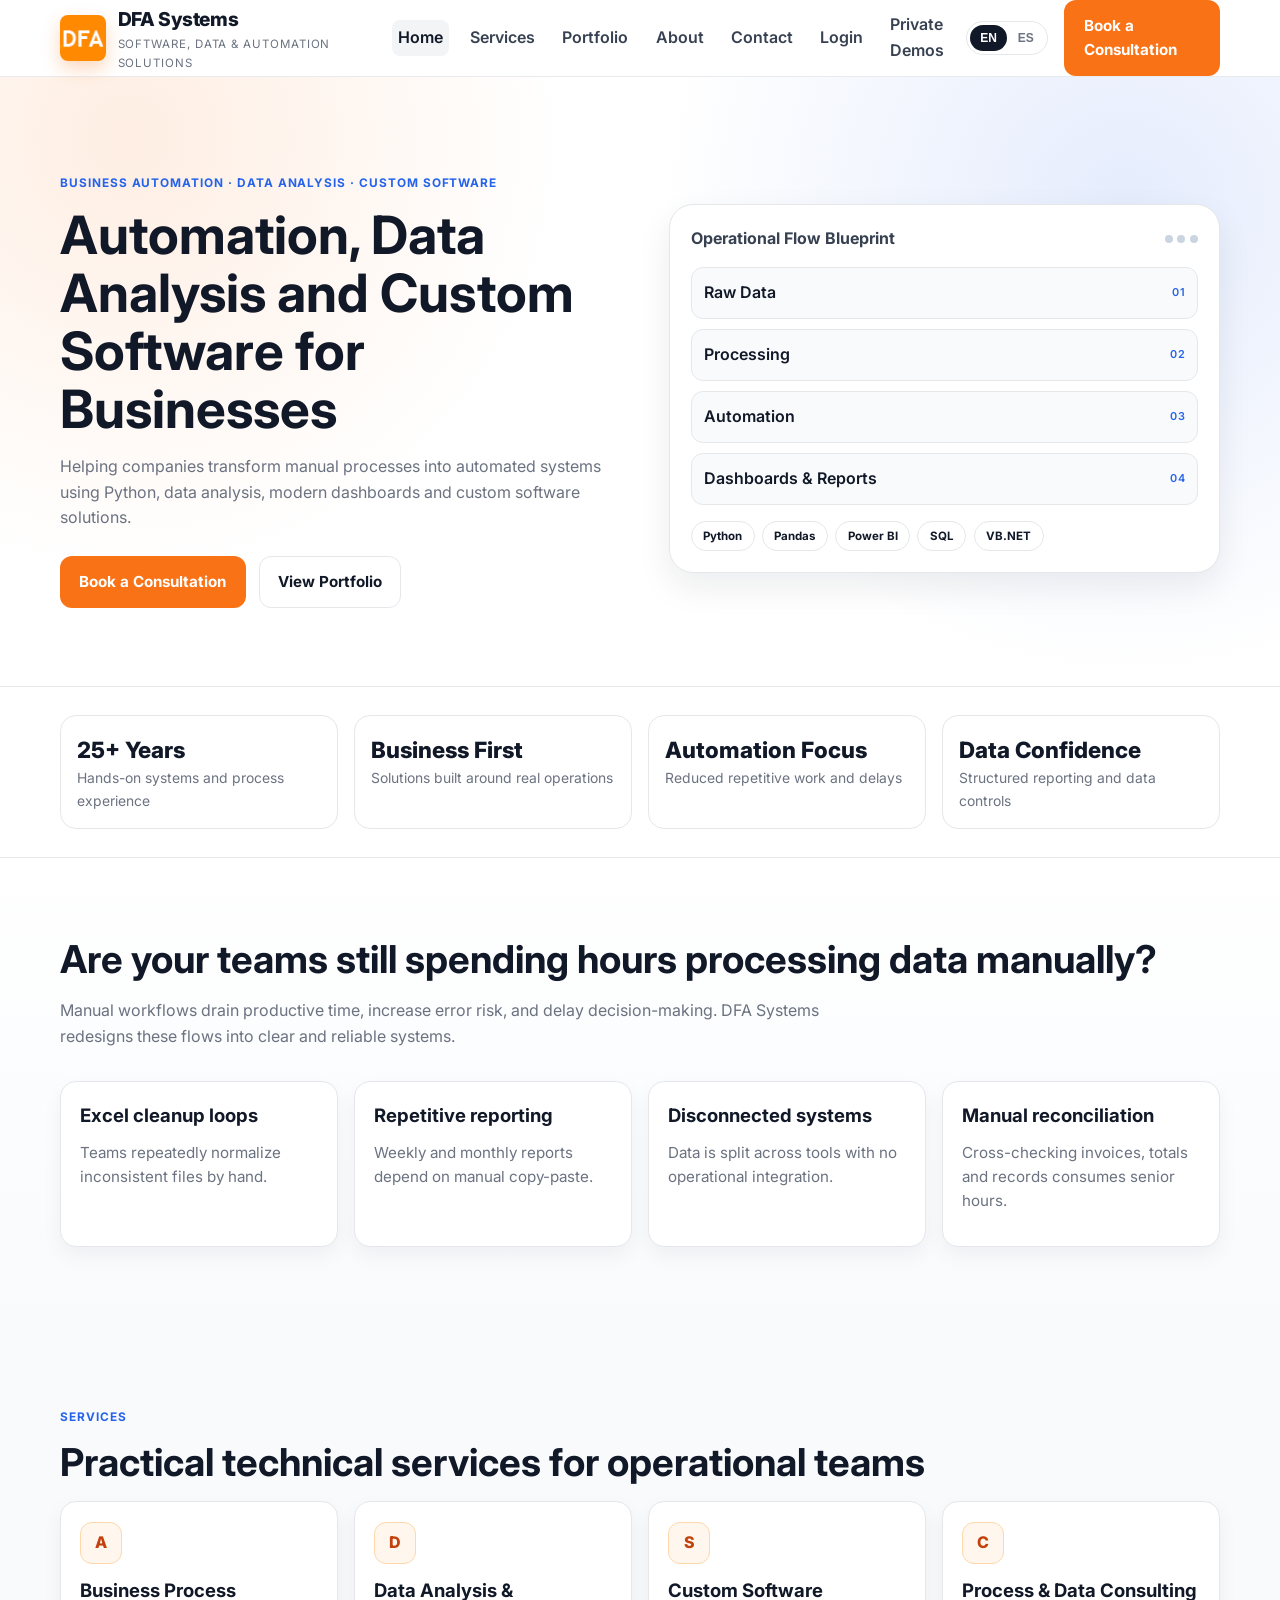
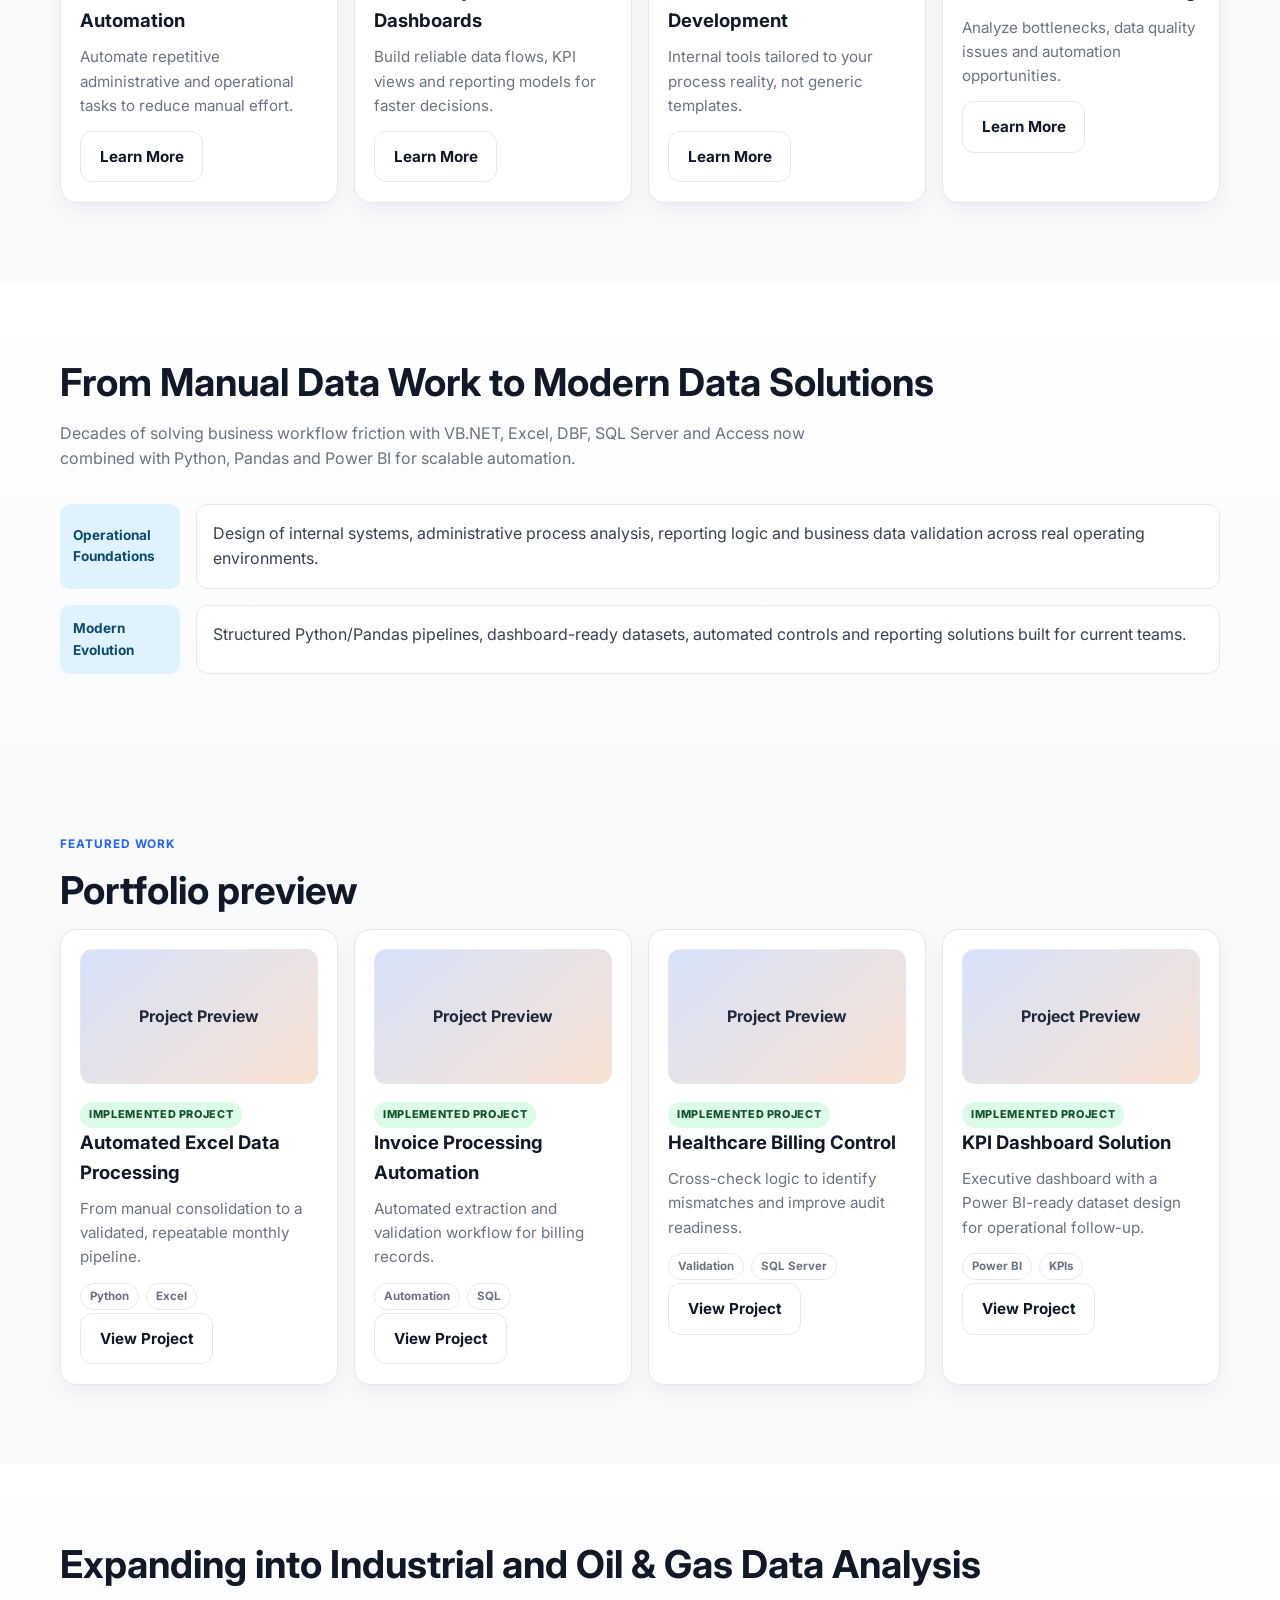
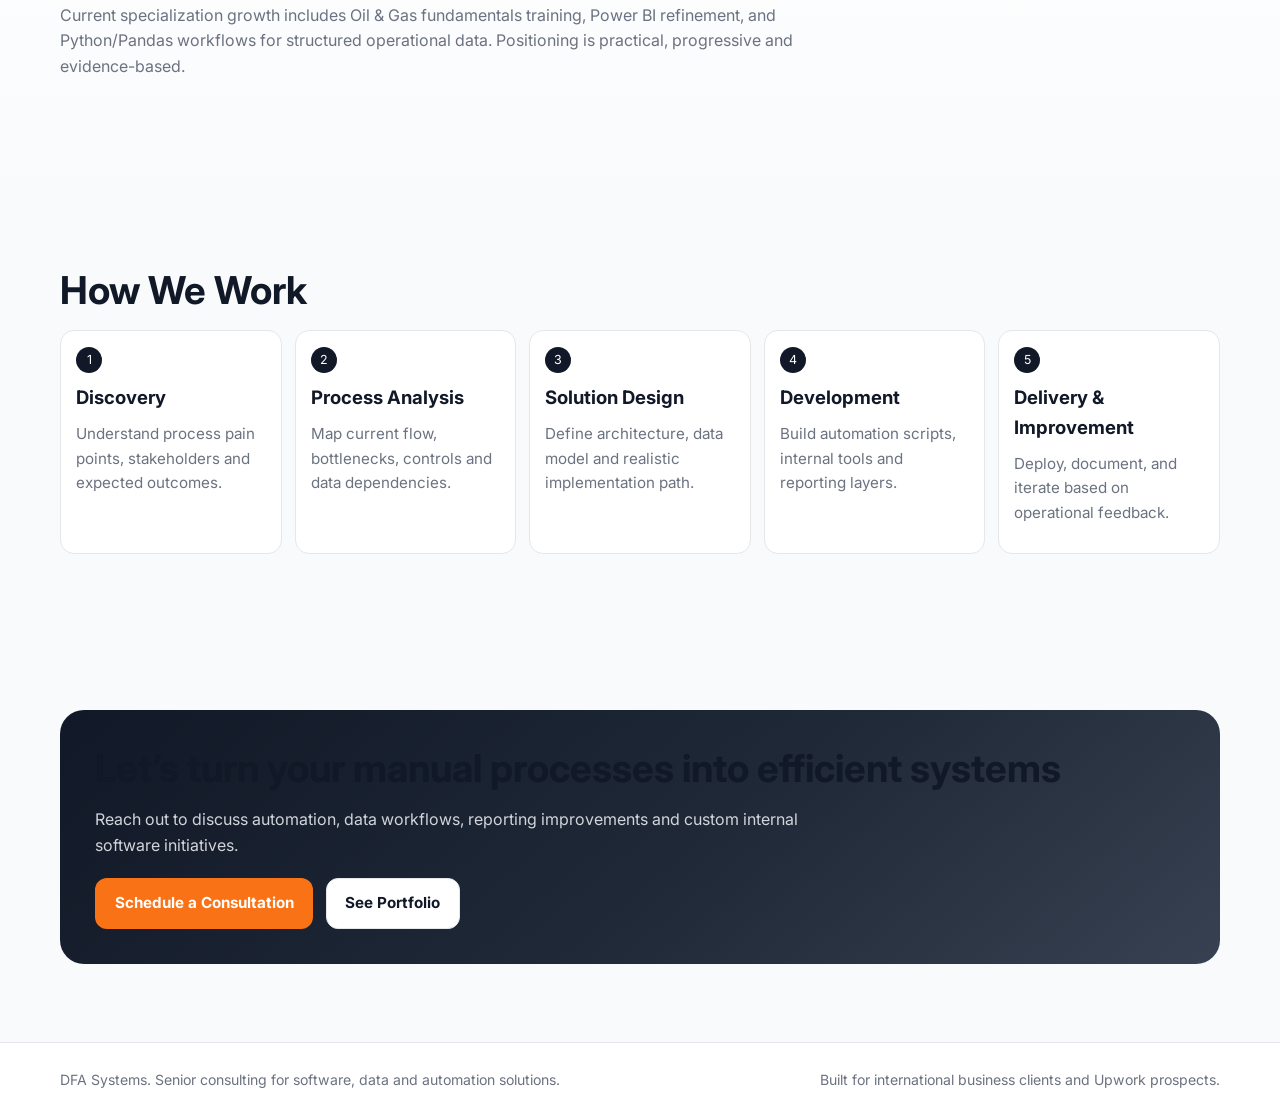
==== commit 507f30f6: "Diseño final, sin contenidos" ====
--- a/index.html
+++ b/index.html
@@ -206,7 +206,7 @@
         <div class="grid-4">
           <article class="card">
             <div class="project-shot">Project Preview</div>
-            <span class="status status-live" data-i18n="statusLive">Live Demo</span>
+            <span class="status status-case" data-i18n="statusDelivered">Implemented Project</span>
             <h3 class="card-title" data-i18n="proj1t">Automated Excel Data Processing</h3>
             <p class="card-text" data-i18n="proj1d">From manual consolidation to a validated, repeatable monthly pipeline.</p>
             <div class="tags"><span class="tag">Python</span><span class="tag">Excel</span></div>
@@ -214,7 +214,7 @@
           </article>
           <article class="card">
             <div class="project-shot">Project Preview</div>
-            <span class="status status-proto" data-i18n="statusProto">Prototype</span>
+            <span class="status status-case" data-i18n="statusDelivered">Implemented Project</span>
             <h3 class="card-title" data-i18n="proj2t">Invoice Processing Automation</h3>
             <p class="card-text" data-i18n="proj2d">Automated extraction and validation workflow for billing records.</p>
             <div class="tags"><span class="tag">Automation</span><span class="tag">SQL</span></div>
@@ -222,7 +222,7 @@
           </article>
           <article class="card">
             <div class="project-shot">Project Preview</div>
-            <span class="status status-case" data-i18n="statusCase">Case Preview</span>
+            <span class="status status-case" data-i18n="statusDelivered">Implemented Project</span>
             <h3 class="card-title" data-i18n="proj3t">Healthcare Billing Control</h3>
             <p class="card-text" data-i18n="proj3d">Cross-check logic to identify mismatches and improve audit readiness.</p>
             <div class="tags"><span class="tag">Validation</span><span class="tag">SQL Server</span></div>
@@ -230,9 +230,9 @@
           </article>
           <article class="card">
             <div class="project-shot">Project Preview</div>
-            <span class="status status-proto" data-i18n="statusProto">Prototype</span>
-            <h3 class="card-title" data-i18n="proj4t">KPI Dashboard Prototype</h3>
-            <p class="card-text" data-i18n="proj4d">Executive dashboard concept with Power BI-ready dataset design.</p>
+            <span class="status status-case" data-i18n="statusDelivered">Implemented Project</span>
+            <h3 class="card-title" data-i18n="proj4t">KPI Dashboard Solution</h3>
+            <p class="card-text" data-i18n="proj4d">Executive dashboard with a Power BI-ready dataset design for operational follow-up.</p>
             <div class="tags"><span class="tag">Power BI</span><span class="tag">KPIs</span></div>
             <a href="portfolio.html" class="btn btn-secondary" data-i18n="viewProject">View Project</a>
           </article>
--- a/assets/css/styles.css
+++ b/assets/css/styles.css
@@ -529,6 +529,7 @@
 }
 
 .project-shot {
+  position: relative;
   border-radius: 12px;
   border: 1px solid var(--color-border);
   min-height: 135px;
@@ -539,14 +540,301 @@
   place-items: center;
   font-weight: 700;
   color: #1e293b;
-  margin-bottom: 0.9rem;
+  margin-bottom: 1rem;
+  overflow: hidden;
+}
+
+.project-card {
+  position: relative;
+  overflow: hidden;
+  display: flex;
+  flex-direction: column;
+  gap: 0.75rem;
+  transition: transform 240ms ease, box-shadow 240ms ease, border-color 240ms ease;
+  cursor: pointer;
+}
+
+.project-card:hover,
+.project-card:focus-within {
+  transform: translateY(-4px);
+  box-shadow: 0 18px 40px rgba(17, 24, 39, 0.11);
+  border-color: #d5dbe5;
+}
+
+.project-featured {
+  padding: 1.45rem;
+  background:
+    linear-gradient(180deg, rgba(239, 246, 255, 0.9) 0%, rgba(255, 255, 255, 1) 38%),
+    #ffffff;
+  box-shadow: 0 18px 38px rgba(17, 24, 39, 0.1);
+}
+
+.project-featured:hover,
+.project-featured:focus-within {
+  box-shadow: 0 24px 48px rgba(37, 99, 235, 0.14);
+}
+
+.project-featured::before {
+  content: "";
+  position: absolute;
+  inset: 0 0 auto 0;
+  height: 4px;
+  background: linear-gradient(90deg, var(--color-primary), var(--color-accent));
+}
+
+.project-featured .project-shot {
+  min-height: 190px;
+}
+
+.featured-badge {
+  position: absolute;
+  top: 0.9rem;
+  right: 0.9rem;
+  z-index: 2;
+  display: inline-flex;
+  align-items: center;
+  border-radius: var(--radius-pill);
+  padding: 0.32rem 0.62rem;
+  border: 1px solid rgba(255, 255, 255, 0.68);
+  background: rgba(17, 24, 39, 0.8);
+  color: #fff;
+  font-size: 0.68rem;
+  font-weight: 800;
+  letter-spacing: 0.06em;
+  text-transform: uppercase;
+  backdrop-filter: blur(8px);
+}
+
+.preview-ui {
+  position: absolute;
+  inset: 0;
+  padding: 1rem;
+  display: grid;
+  align-content: space-between;
+  gap: 0.7rem;
+  z-index: 0;
+}
+
+.preview-topbar {
+  display: flex;
+  gap: 0.35rem;
+}
+
+.preview-dot {
+  width: 7px;
+  height: 7px;
+  border-radius: 50%;
+  background: rgba(17, 24, 39, 0.18);
+}
+
+.preview-layout {
+  display: grid;
+  grid-template-columns: 1.15fr 0.85fr;
+  gap: 0.65rem;
+  min-height: 100px;
+}
+
+.preview-panel {
+  position: relative;
+  border-radius: 14px;
+  background: rgba(255, 255, 255, 0.58);
+  border: 1px solid rgba(255, 255, 255, 0.7);
+  box-shadow: inset 0 1px 0 rgba(255, 255, 255, 0.8);
+  backdrop-filter: blur(6px);
+}
+
+.preview-panel::before,
+.preview-panel::after {
+  content: "";
+  position: absolute;
+  left: 0.8rem;
+  right: 0.8rem;
+  height: 6px;
+  border-radius: 999px;
+  background: rgba(37, 99, 235, 0.22);
+}
+
+.preview-panel::before {
+  top: 1rem;
+}
+
+.preview-panel::after {
+  top: 1.9rem;
+  right: 35%;
+}
+
+.preview-panel-wide {
+  grid-column: 1 / -1;
+}
+
+.preview-panel-tall {
+  min-height: 86px;
+}
+
+.preview-workflow {
+  background:
+    linear-gradient(135deg, rgba(249, 115, 22, 0.24), rgba(17, 24, 39, 0.05)),
+    linear-gradient(180deg, #fff7ed 0%, #ffffff 100%);
+}
+
+.preview-data {
+  background:
+    linear-gradient(135deg, rgba(37, 99, 235, 0.22), rgba(148, 163, 184, 0.07)),
+    linear-gradient(180deg, #eff6ff 0%, #ffffff 100%);
+}
+
+.preview-snapshot {
+  background:
+    linear-gradient(135deg, rgba(14, 165, 233, 0.15), rgba(249, 115, 22, 0.1)),
+    linear-gradient(180deg, #f8fafc 0%, #ffffff 100%);
+}
+
+.preview-dashboard {
+  background:
+    linear-gradient(135deg, rgba(37, 99, 235, 0.22), rgba(15, 23, 42, 0.08)),
+    linear-gradient(180deg, #eff6ff 0%, #ffffff 100%);
+}
+
+.preview-workflow .preview-layout {
+  grid-template-columns: 1.2fr 0.8fr;
+}
+
+.workflow-track {
+  display: grid;
+  grid-template-columns: repeat(5, 1fr);
+  align-items: center;
+  gap: 0.35rem;
+}
+
+.workflow-node {
+  position: relative;
+  display: block;
+  height: 12px;
+  border-radius: 999px;
+  background: rgba(255, 255, 255, 0.72);
+  border: 1px solid rgba(37, 99, 235, 0.18);
+  box-shadow: inset 0 1px 0 rgba(255, 255, 255, 0.9);
+}
+
+.workflow-node::after {
+  content: "";
+  position: absolute;
+  top: 50%;
+  left: calc(100% + 0.15rem);
+  width: calc(100% - 0.2rem);
+  height: 1px;
+  background: linear-gradient(90deg, rgba(37, 99, 235, 0.28), rgba(37, 99, 235, 0.05));
+  transform: translateY(-50%);
+}
+
+.workflow-node:last-child::after {
+  display: none;
+}
+
+.preview-workflow .preview-panel::before,
+.preview-workflow .preview-panel::after {
+  background: rgba(37, 99, 235, 0.26);
+}
+
+.preview-workflow .preview-panel-wide::after {
+  right: 20%;
+}
+
+.preview-workflow .preview-panel-tall::before {
+  top: 0.9rem;
+}
+
+.preview-workflow .preview-panel-tall::after {
+  top: 1.8rem;
+}
+
+.preview-data .preview-panel::before,
+.preview-data .preview-panel::after {
+  background: rgba(14, 116, 144, 0.18);
+}
+
+.preview-snapshot .preview-layout {
+  grid-template-columns: 0.9fr 1.1fr;
+}
+
+.preview-dashboard .preview-panel::before,
+.preview-dashboard .preview-panel::after {
+  background: rgba(59, 130, 246, 0.22);
+}
+
+.project-preview-label {
+  display: inline-flex;
+  align-items: center;
+  justify-content: center;
+  min-width: 148px;
+  padding: 0.5rem 0.85rem;
+  border-radius: var(--radius-pill);
+  border: 1px solid rgba(255, 255, 255, 0.7);
+  background: rgba(255, 255, 255, 0.75);
+  color: var(--color-charcoal);
+  font-size: 0.78rem;
+  font-weight: 800;
+  letter-spacing: 0.03em;
+  backdrop-filter: blur(8px);
+  position: relative;
+  z-index: 1;
+}
+
+.project-category {
+  font-size: 0.78rem;
+  text-transform: uppercase;
+  letter-spacing: 0.08em;
+  color: var(--color-accent);
+  font-weight: 700;
+  margin: -0.1rem 0 0;
+}
+
+.project-value {
+  margin: -0.15rem 0 0.1rem;
+  color: var(--color-charcoal);
+  font-size: 0.9rem;
+  font-weight: 600;
+}
+
+.project-credibility {
+  margin: -0.08rem 0 0.55rem;
+  color: var(--color-gray-500);
+  font-size: 0.84rem;
+  font-weight: 600;
+  font-style: italic;
+}
+
+.impact-list {
+  display: grid;
+  gap: 0.55rem;
+  padding: 0;
+  margin: 0.6rem 0 0.95rem;
+  list-style: none;
+}
+
+.impact-list li {
+  position: relative;
+  padding-left: 1rem;
+  color: var(--color-gray-700);
+  font-size: 0.92rem;
+}
+
+.impact-list li::before {
+  content: "";
+  position: absolute;
+  left: 0;
+  top: 0.62rem;
+  width: 6px;
+  height: 6px;
+  border-radius: 50%;
+  background: var(--color-primary);
 }
 
 .tags {
   display: flex;
   flex-wrap: wrap;
   gap: 0.45rem;
-  margin: 0.8rem 0;
+  margin: 0 0 0.2rem;
 }
 
 .tag {
@@ -658,6 +946,307 @@
   display: flex;
   flex-wrap: wrap;
   gap: 0.5rem;
+  margin-top: auto;
+}
+
+.project-actions .btn {
+  flex: 1 1 160px;
+}
+
+.case-hero {
+  padding: 96px 0 58px;
+  background:
+    radial-gradient(circle at top left, rgba(249, 115, 22, 0.14), transparent 34%),
+    radial-gradient(circle at top right, rgba(37, 99, 235, 0.14), transparent 36%),
+    linear-gradient(180deg, #ffffff 0%, #f8fafc 100%);
+  border-bottom: 1px solid var(--color-border);
+}
+
+.case-hero-grid {
+  display: grid;
+  grid-template-columns: minmax(0, 1.15fr) minmax(300px, 0.85fr);
+  gap: 1.5rem;
+  align-items: stretch;
+}
+
+.case-hero-copy .section-title {
+  max-width: 760px;
+}
+
+.case-hero-actions {
+  display: flex;
+  flex-wrap: wrap;
+  gap: 0.75rem;
+  margin-top: 1.6rem;
+}
+
+.case-highlight {
+  border: 1px solid var(--color-border);
+  border-radius: var(--radius-lg);
+  background:
+    linear-gradient(160deg, rgba(255, 255, 255, 0.92), rgba(239, 246, 255, 0.82)),
+    #ffffff;
+  box-shadow: var(--shadow-md);
+  padding: 1.3rem;
+  display: grid;
+  gap: 0.9rem;
+}
+
+.case-highlight-visual {
+  position: relative;
+  border: 1px solid rgba(229, 231, 235, 0.92);
+  border-radius: 18px;
+  padding: 0.95rem;
+  background:
+    linear-gradient(145deg, rgba(239, 246, 255, 0.9), rgba(255, 247, 237, 0.62)),
+    #ffffff;
+  box-shadow: inset 0 1px 0 rgba(255, 255, 255, 0.8);
+  display: grid;
+  gap: 0.7rem;
+  overflow: hidden;
+}
+
+.case-flow-track {
+  display: grid;
+  grid-template-columns: repeat(5, 1fr);
+  gap: 0.3rem;
+  align-items: center;
+}
+
+.case-flow-node {
+  position: relative;
+  display: block;
+  height: 12px;
+  border-radius: 999px;
+  background: rgba(255, 255, 255, 0.8);
+  border: 1px solid rgba(37, 99, 235, 0.18);
+}
+
+.case-flow-node::after {
+  content: "";
+  position: absolute;
+  top: 50%;
+  left: calc(100% + 0.12rem);
+  width: calc(100% - 0.18rem);
+  height: 1px;
+  transform: translateY(-50%);
+  background: linear-gradient(90deg, rgba(37, 99, 235, 0.3), rgba(249, 115, 22, 0.16));
+}
+
+.case-flow-node:last-child::after {
+  display: none;
+}
+
+.case-visual-panels {
+  display: grid;
+  grid-template-columns: 1.15fr 0.85fr;
+  gap: 0.6rem;
+  min-height: 118px;
+}
+
+.case-visual-panel {
+  position: relative;
+  border-radius: 14px;
+  background: rgba(255, 255, 255, 0.62);
+  border: 1px solid rgba(255, 255, 255, 0.72);
+  box-shadow: inset 0 1px 0 rgba(255, 255, 255, 0.82);
+}
+
+.case-visual-panel::before,
+.case-visual-panel::after {
+  content: "";
+  position: absolute;
+  left: 0.8rem;
+  right: 0.8rem;
+  height: 6px;
+  border-radius: 999px;
+  background: rgba(37, 99, 235, 0.18);
+}
+
+.case-visual-panel::before {
+  top: 1rem;
+}
+
+.case-visual-panel::after {
+  top: 1.9rem;
+  right: 34%;
+}
+
+.case-visual-panel-wide {
+  grid-column: 1 / -1;
+}
+
+.case-visual-panel-tall {
+  min-height: 88px;
+}
+
+.case-highlight-head {
+  display: flex;
+  align-items: center;
+  justify-content: space-between;
+  gap: 1rem;
+}
+
+.case-highlight-label {
+  font-size: 0.8rem;
+  text-transform: uppercase;
+  letter-spacing: 0.08em;
+  color: var(--color-accent);
+  font-weight: 800;
+}
+
+.case-highlight-grid {
+  display: grid;
+  grid-template-columns: repeat(2, minmax(0, 1fr));
+  gap: 0.75rem;
+}
+
+.case-highlight-item {
+  border: 1px solid rgba(229, 231, 235, 0.9);
+  border-radius: 14px;
+  padding: 0.9rem;
+  background: rgba(255, 255, 255, 0.74);
+}
+
+.case-highlight-item strong {
+  display: block;
+  color: var(--color-charcoal);
+  font-size: 1.1rem;
+  margin-bottom: 0.2rem;
+}
+
+.case-highlight-item span {
+  color: var(--color-gray-500);
+  font-size: 0.86rem;
+}
+
+.section-stack {
+  display: grid;
+  gap: 1rem;
+}
+
+.workflow-strip {
+  display: grid;
+  grid-template-columns: repeat(6, minmax(0, 1fr));
+  gap: 0.8rem;
+  margin-top: 1.35rem;
+}
+
+.workflow-step-card {
+  position: relative;
+  border: 1px solid var(--color-border);
+  border-radius: 18px;
+  background:
+    linear-gradient(180deg, rgba(255, 255, 255, 1), rgba(248, 250, 252, 1));
+  padding: 1rem 0.9rem;
+  box-shadow: var(--shadow-sm);
+  min-height: 132px;
+}
+
+.workflow-step-card::after {
+  content: "";
+  position: absolute;
+  top: 50%;
+  left: calc(100% + 0.2rem);
+  width: calc(100% - 0.4rem);
+  height: 2px;
+  background: linear-gradient(90deg, rgba(249, 115, 22, 0.55), rgba(37, 99, 235, 0.18));
+  transform: translateY(-50%);
+}
+
+.workflow-step-card:last-child::after {
+  display: none;
+}
+
+.workflow-step-no {
+  display: inline-flex;
+  width: 32px;
+  height: 32px;
+  border-radius: 50%;
+  align-items: center;
+  justify-content: center;
+  background: var(--color-charcoal);
+  color: #fff;
+  font-size: 0.82rem;
+  font-weight: 800;
+  margin-bottom: 0.85rem;
+}
+
+.workflow-step-card h3 {
+  color: var(--color-charcoal);
+  font-size: 0.98rem;
+  line-height: 1.3;
+}
+
+.workflow-step-sub {
+  margin: 0.45rem 0 0;
+  color: var(--color-gray-500);
+  font-size: 0.82rem;
+  line-height: 1.45;
+}
+
+.capability-card,
+.interface-card {
+  display: grid;
+  gap: 0.55rem;
+}
+
+.capability-card {
+  transition: transform 220ms ease, box-shadow 220ms ease, border-color 220ms ease;
+}
+
+.capability-card:hover,
+.capability-card:focus-within {
+  transform: translateY(-3px);
+  box-shadow: 0 16px 30px rgba(17, 24, 39, 0.09);
+  border-color: #d6dde8;
+}
+
+.section-copy {
+  max-width: 780px;
+  color: var(--color-gray-500);
+}
+
+.value-list {
+  display: grid;
+  gap: 0.8rem;
+  padding: 0;
+  margin: 1.2rem 0 0;
+  list-style: none;
+}
+
+.value-list li {
+  position: relative;
+  padding: 0.95rem 1rem 0.95rem 1.15rem;
+  border: 1px solid var(--color-border);
+  border-radius: 14px;
+  background: #fff;
+  box-shadow: var(--shadow-sm);
+  color: var(--color-gray-700);
+  font-weight: 600;
+}
+
+.value-list li::before {
+  content: "";
+  position: absolute;
+  left: 0.65rem;
+  top: 1.25rem;
+  width: 7px;
+  height: 7px;
+  border-radius: 50%;
+  background: var(--color-primary);
+}
+
+.project-featured .project-actions .btn-secondary {
+  background: var(--color-primary);
+  color: #fff;
+  border-color: var(--color-primary);
+}
+
+.project-featured .project-actions .btn-secondary:hover,
+.project-featured .project-actions .btn-secondary:focus-visible {
+  background: #ea580c;
+  border-color: #ea580c;
 }
 
 .meta-list {
@@ -775,7 +1364,8 @@
 
 @media (max-width: 1060px) {
   .hero-grid,
-  .grid-4 {
+  .grid-4,
+  .workflow-strip {
     grid-template-columns: repeat(2, minmax(0, 1fr));
   }
 
@@ -847,6 +1437,7 @@
   }
 
   .hero-grid,
+  .case-hero-grid,
   .grid-3,
   .grid-2,
   .grid-4,
@@ -864,13 +1455,60 @@
     padding-top: 86px;
   }
 
+  .project-featured {
+    padding: 1.2rem;
+  }
+
+  .project-featured .project-shot {
+    min-height: 168px;
+  }
+
+  .preview-ui {
+    padding: 0.85rem;
+  }
+
+  .workflow-track {
+    gap: 0.25rem;
+  }
+
+  .preview-layout {
+    min-height: 88px;
+  }
+
+  .featured-badge {
+    top: 0.75rem;
+    right: 0.75rem;
+  }
+
   .hero-actions .btn {
     width: 100%;
   }
-}
-
-
-
-
-
-
+
+  .case-hero-actions .btn {
+    width: 100%;
+  }
+
+  .case-highlight-grid,
+  .workflow-strip {
+    grid-template-columns: 1fr;
+  }
+
+  .case-visual-panels {
+    min-height: 102px;
+  }
+
+  .workflow-step-card::after {
+    top: auto;
+    bottom: -0.45rem;
+    left: 50%;
+    width: 2px;
+    height: 0.9rem;
+    transform: translateX(-50%);
+  }
+}
+
+
+
+
+
+
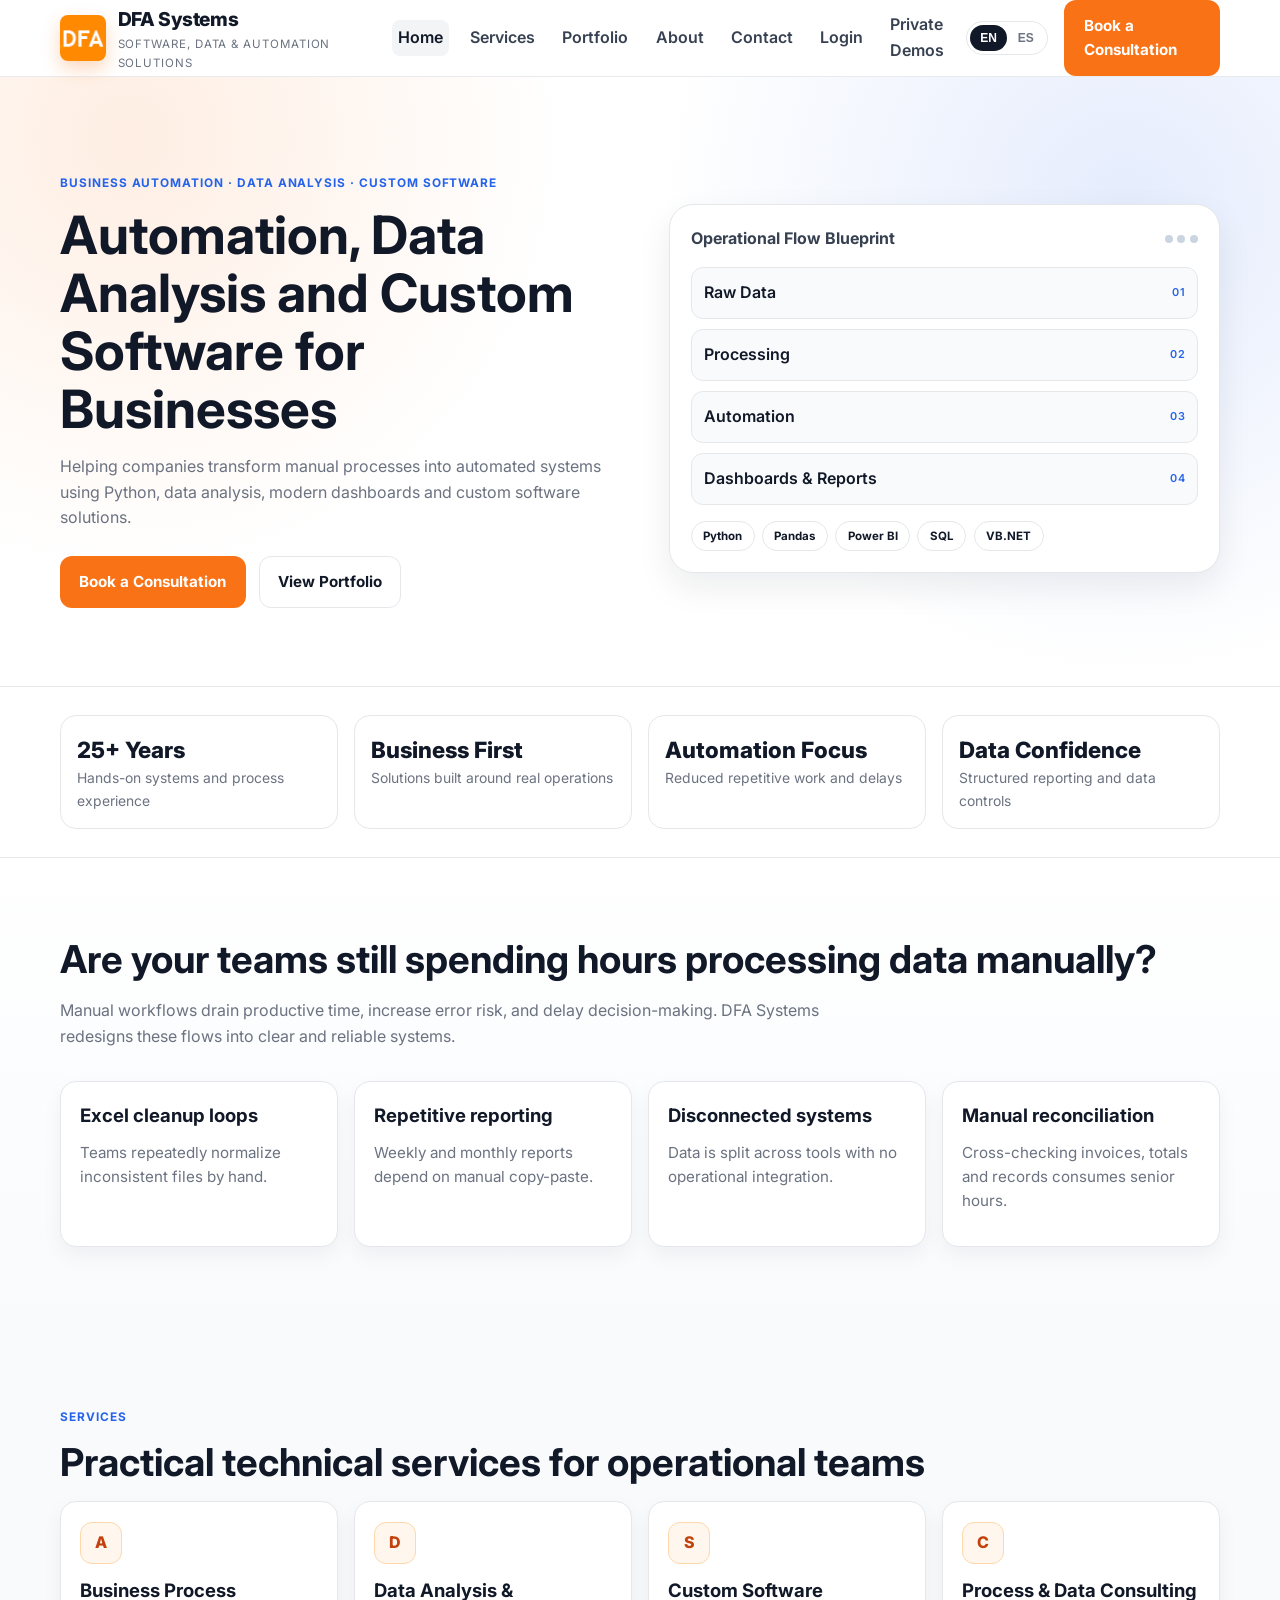
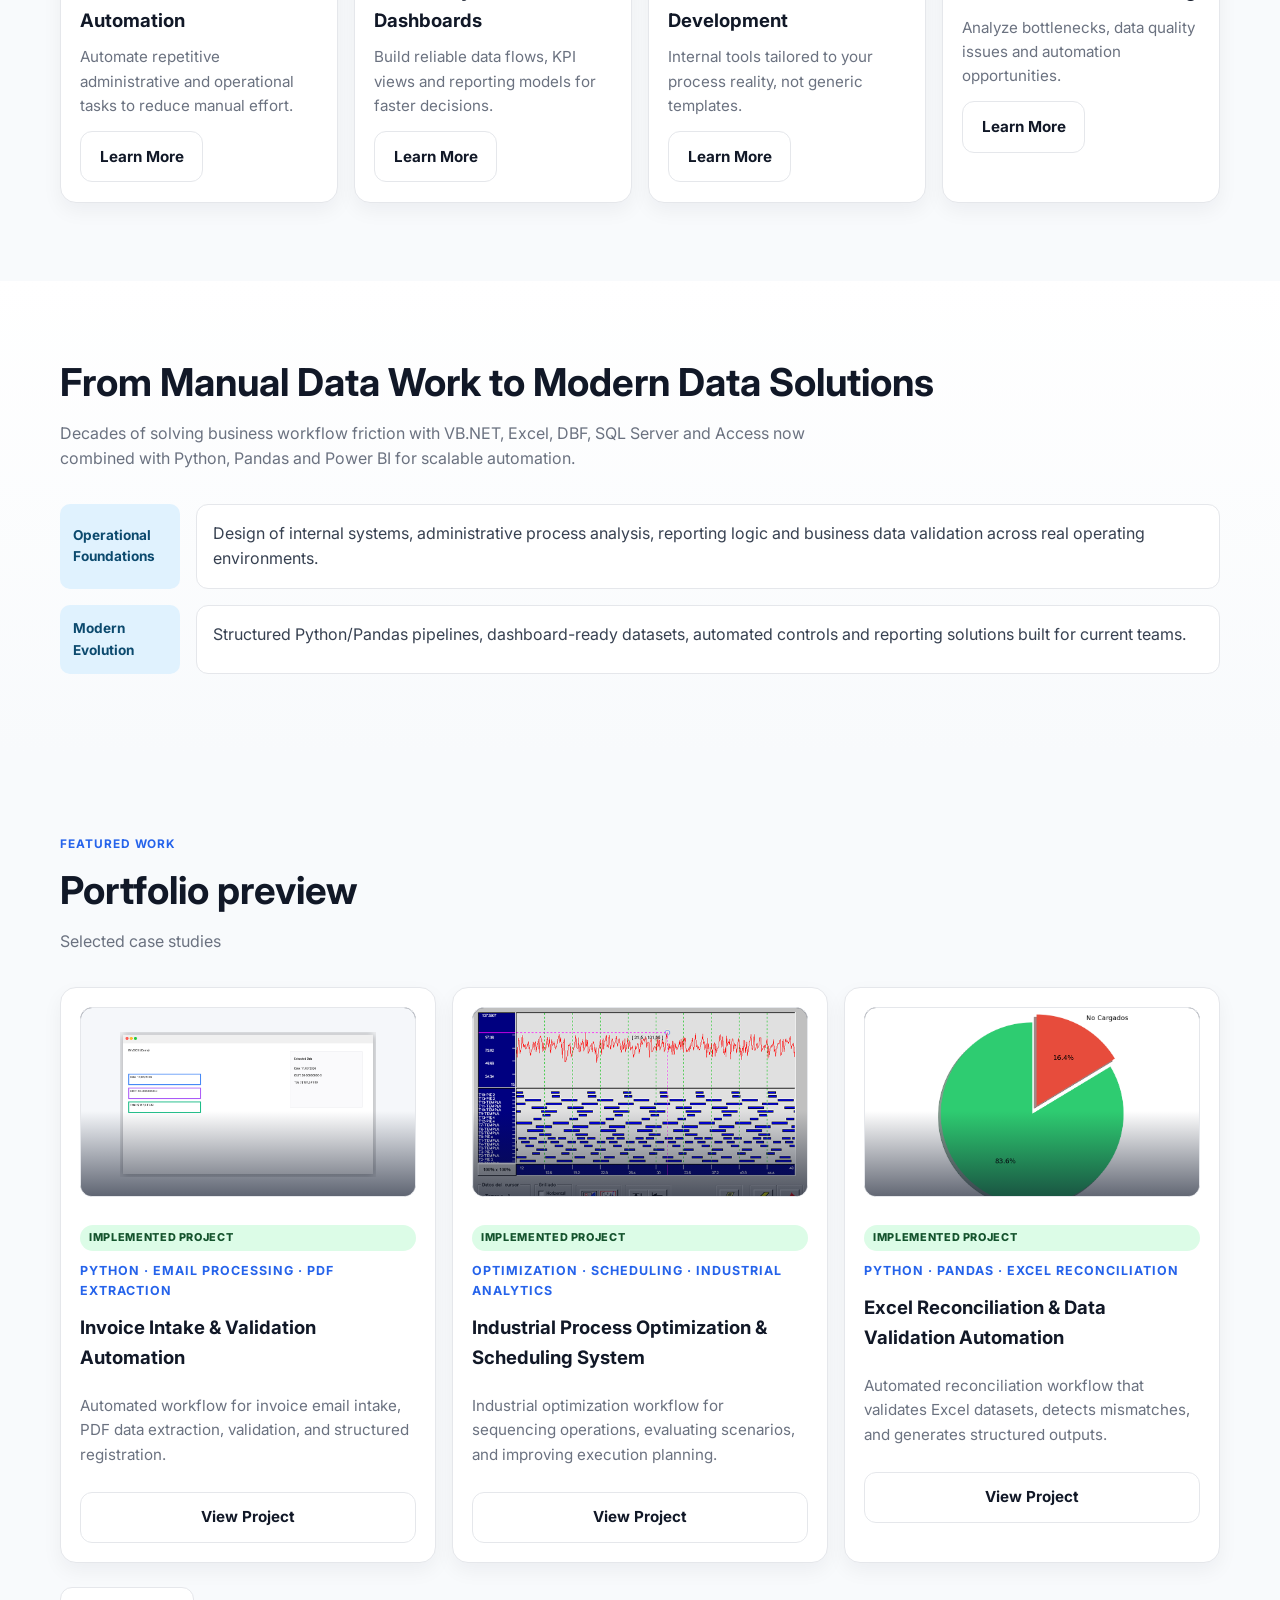
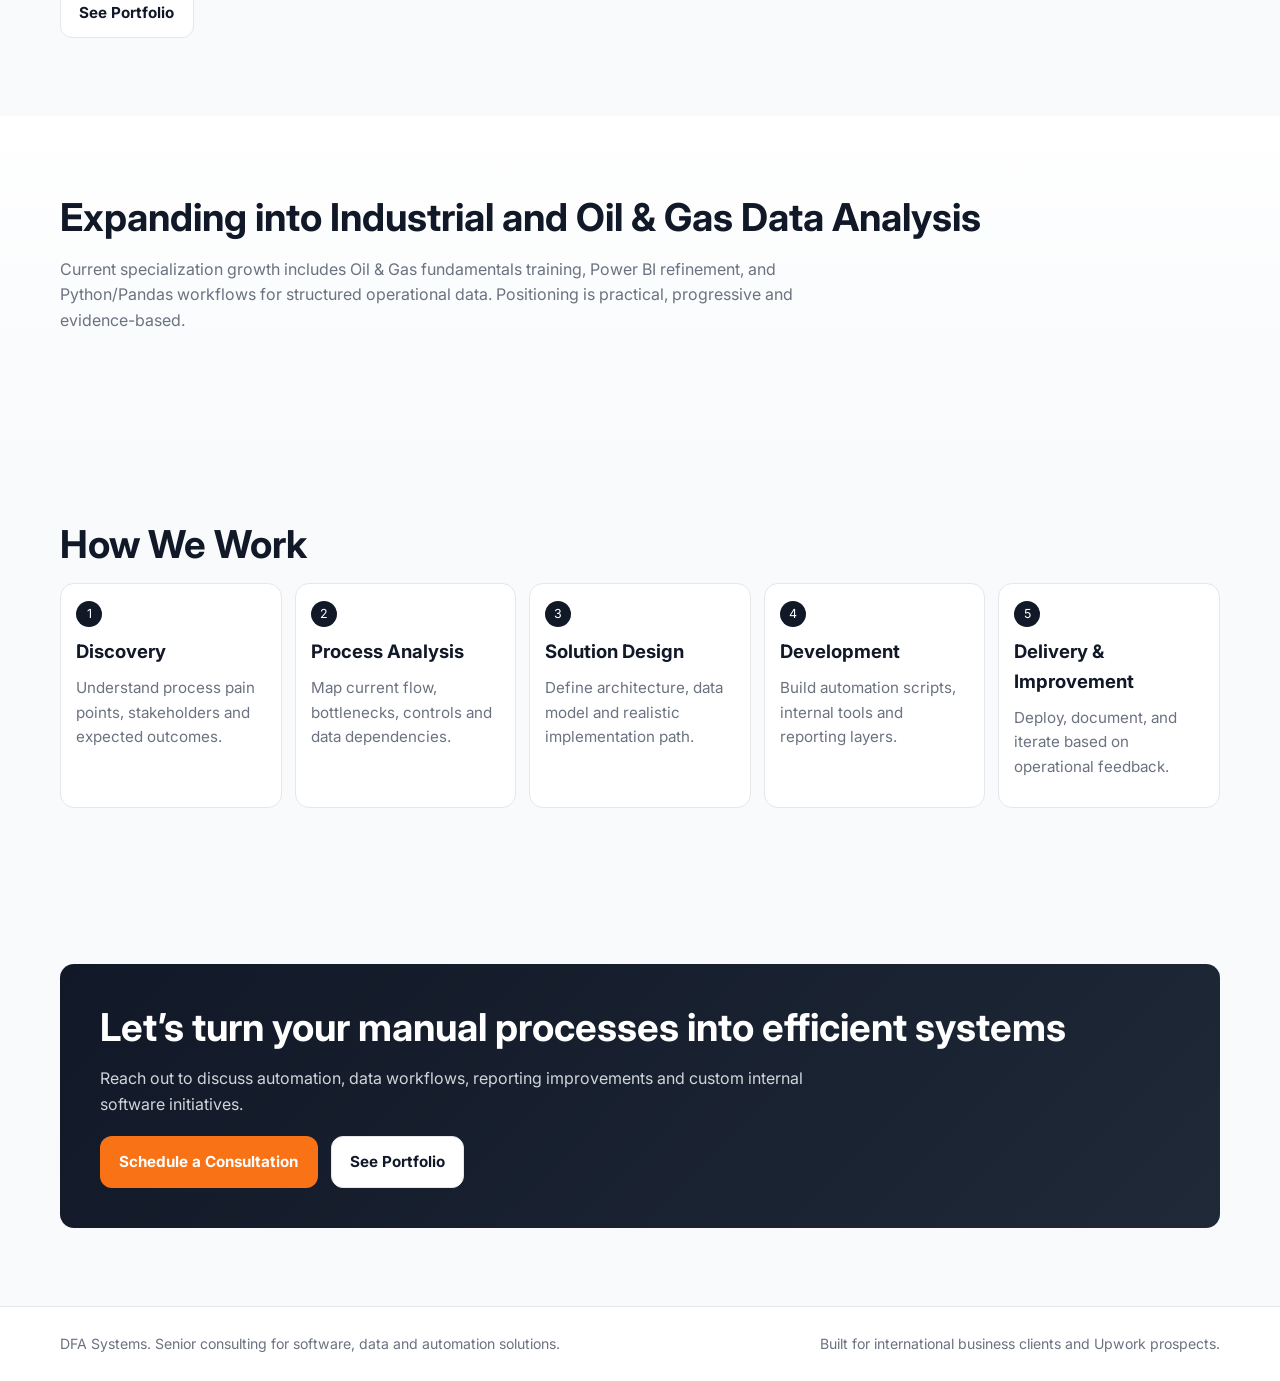
==== commit 49389264: "Sync homepage portfolio preview with featured case studies" ====
--- a/index.html
+++ b/index.html
@@ -198,47 +198,64 @@
       </div>
     </section>
 
-    <section>
-      <div class="container">
-        <span class="eyebrow" data-i18n="portEyebrow">Featured Work</span>
-        <h2 class="section-title" data-i18n="portTitle">Portfolio preview</h2>
-
-        <div class="grid-4">
-          <article class="card">
-            <div class="project-shot">Project Preview</div>
+    <section>
+      <div class="container">
+        <span class="eyebrow" data-i18n="portEyebrow">Featured Work</span>
+        <h2 class="section-title" data-i18n="portTitle">Portfolio preview</h2>
+        <p class="section-intro" data-i18n="portIntro">Selected case studies</p>
+
+        <div class="grid-3">
+          <article class="card project-card">
+            <div class="project-shot project-shot-real">
+              <img
+                src="assets/images/projects/invoice-automation/invoice-workflow-pdf.png"
+                alt="Invoice intake and validation workflow preview"
+                class="project-shot-image"
+                loading="lazy"
+              >
+            </div>
             <span class="status status-case" data-i18n="statusDelivered">Implemented Project</span>
-            <h3 class="card-title" data-i18n="proj1t">Automated Excel Data Processing</h3>
-            <p class="card-text" data-i18n="proj1d">From manual consolidation to a validated, repeatable monthly pipeline.</p>
-            <div class="tags"><span class="tag">Python</span><span class="tag">Excel</span></div>
-            <a href="portfolio.html" class="btn btn-secondary" data-i18n="viewProject">View Project</a>
-          </article>
-          <article class="card">
-            <div class="project-shot">Project Preview</div>
+            <p class="project-category" data-i18n="proj1cat">Python · Email Processing · PDF Extraction</p>
+            <h3 class="card-title" data-i18n="proj1t">Invoice Intake &amp; Validation Automation</h3>
+            <p class="card-text" data-i18n="proj1d">Automated workflow for invoice email intake, PDF data extraction, validation, and structured registration.</p>
+            <a href="invoice-automation.html" class="btn btn-secondary" data-i18n="viewProject">View Project</a>
+          </article>
+          <article class="card project-card">
+            <div class="project-shot project-shot-real">
+              <img
+                src="assets/images/projects/industrial-optimization/combined-scheduling-view.png"
+                alt="Industrial optimization combined scheduling view"
+                class="project-shot-image"
+                loading="lazy"
+              >
+            </div>
             <span class="status status-case" data-i18n="statusDelivered">Implemented Project</span>
-            <h3 class="card-title" data-i18n="proj2t">Invoice Processing Automation</h3>
-            <p class="card-text" data-i18n="proj2d">Automated extraction and validation workflow for billing records.</p>
-            <div class="tags"><span class="tag">Automation</span><span class="tag">SQL</span></div>
-            <a href="portfolio.html" class="btn btn-secondary" data-i18n="viewProject">View Project</a>
-          </article>
-          <article class="card">
-            <div class="project-shot">Project Preview</div>
+            <p class="project-category" data-i18n="proj2cat">Optimization · Scheduling · Industrial Analytics</p>
+            <h3 class="card-title" data-i18n="proj2t">Industrial Process Optimization &amp; Scheduling System</h3>
+            <p class="card-text" data-i18n="proj2d">Industrial optimization workflow for sequencing operations, evaluating scenarios, and improving execution planning.</p>
+            <a href="industrial-optimization.html" class="btn btn-secondary" data-i18n="viewProject">View Project</a>
+          </article>
+          <article class="card project-card">
+            <div class="project-shot project-shot-real">
+              <img
+                src="assets/images/projects/excel-reconciliation/reconciliation-chart.png"
+                alt="Excel reconciliation summary chart"
+                class="project-shot-image"
+                loading="lazy"
+              >
+            </div>
             <span class="status status-case" data-i18n="statusDelivered">Implemented Project</span>
-            <h3 class="card-title" data-i18n="proj3t">Healthcare Billing Control</h3>
-            <p class="card-text" data-i18n="proj3d">Cross-check logic to identify mismatches and improve audit readiness.</p>
-            <div class="tags"><span class="tag">Validation</span><span class="tag">SQL Server</span></div>
-            <a href="portfolio.html" class="btn btn-secondary" data-i18n="viewProject">View Project</a>
-          </article>
-          <article class="card">
-            <div class="project-shot">Project Preview</div>
-            <span class="status status-case" data-i18n="statusDelivered">Implemented Project</span>
-            <h3 class="card-title" data-i18n="proj4t">KPI Dashboard Solution</h3>
-            <p class="card-text" data-i18n="proj4d">Executive dashboard with a Power BI-ready dataset design for operational follow-up.</p>
-            <div class="tags"><span class="tag">Power BI</span><span class="tag">KPIs</span></div>
-            <a href="portfolio.html" class="btn btn-secondary" data-i18n="viewProject">View Project</a>
-          </article>
-        </div>
-      </div>
-    </section>
+            <p class="project-category" data-i18n="proj3cat">Python · Pandas · Excel Reconciliation</p>
+            <h3 class="card-title" data-i18n="proj3t">Excel Reconciliation &amp; Data Validation Automation</h3>
+            <p class="card-text" data-i18n="proj3d">Automated reconciliation workflow that validates Excel datasets, detects mismatches, and generates structured outputs.</p>
+            <a href="excel-reconciliation.html" class="btn btn-secondary" data-i18n="viewProject">View Project</a>
+          </article>
+        </div>
+        <div class="hero-actions" style="margin-top: 1.5rem;">
+          <a href="portfolio.html" class="btn btn-secondary" data-i18n="ctaSeePortfolio">See Portfolio</a>
+        </div>
+      </div>
+    </section>
 
     <section class="bg-soft">
       <div class="container">
--- a/assets/css/styles.css
+++ b/assets/css/styles.css
@@ -900,15 +900,43 @@
 }
 
 .cta-block {
-  border-radius: var(--radius-lg);
-  background: linear-gradient(140deg, #111827 0%, #1f2937 56%, #374151 100%);
-  color: #f9fafb;
-  padding: clamp(1.4rem, 4vw, 2.2rem);
+  background: linear-gradient(135deg, #111827 0%, #1f2937 100%);
+  color: #ffffff;
+  padding: 2.5rem;
+  border-radius: 14px;
+}
+
+.cta-highlight {
+  display: inline-block;
+  background: #2563eb;
+  color: #fff;
+  font-size: 0.75rem;
+  padding: 4px 10px;
+  border-radius: 999px;
+  margin-bottom: 10px;
+  font-weight: 600;
+  letter-spacing: 0.02em;
+}
+
+.cta-block .section-title {
+  color: #ffffff;
 }
 
 .cta-block p {
   color: #d1d5db;
   max-width: 720px;
+}
+
+.cta-block .eyebrow {
+  color: #9ca3af;
+}
+
+.cta-block small,
+.cta-trust {
+  display: block;
+  margin-top: 0.75rem;
+  font-size: 0.85rem;
+  color: #9ca3af;
 }
 
 .page-hero {
@@ -956,9 +984,9 @@
 .case-hero {
   padding: 96px 0 58px;
   background:
-    radial-gradient(circle at top left, rgba(249, 115, 22, 0.14), transparent 34%),
-    radial-gradient(circle at top right, rgba(37, 99, 235, 0.14), transparent 36%),
-    linear-gradient(180deg, #ffffff 0%, #f8fafc 100%);
+    radial-gradient(circle at top left, rgba(249, 115, 22, 0.08), transparent 36%),
+    radial-gradient(circle at top right, rgba(37, 99, 235, 0.08), transparent 38%),
+    linear-gradient(180deg, #f9fafb 0%, #ffffff 100%);
   border-bottom: 1px solid var(--color-border);
 }
 
@@ -978,6 +1006,20 @@
   flex-wrap: wrap;
   gap: 0.75rem;
   margin-top: 1.6rem;
+}
+
+.case-hero-support {
+  max-width: 640px;
+  margin-top: -0.55rem;
+  color: var(--color-gray-500);
+  font-size: 0.95rem;
+  font-weight: 600;
+}
+
+.hero-proof {
+  font-size: 0.92rem;
+  color: var(--color-gray-500);
+  margin: 0.75rem 0 1.1rem;
 }
 
 .case-highlight {
@@ -995,15 +1037,35 @@
 .case-highlight-visual {
   position: relative;
   border: 1px solid rgba(229, 231, 235, 0.92);
-  border-radius: 18px;
-  padding: 0.95rem;
-  background:
-    linear-gradient(145deg, rgba(239, 246, 255, 0.9), rgba(255, 247, 237, 0.62)),
-    #ffffff;
-  box-shadow: inset 0 1px 0 rgba(255, 255, 255, 0.8);
+  border-radius: 12px;
+  padding: 12px;
+  background: #0f172a;
+  box-shadow: inset 0 1px 0 rgba(255, 255, 255, 0.05);
   display: grid;
   gap: 0.7rem;
   overflow: hidden;
+}
+
+.case-highlight-visual.real-preview {
+  padding: 12px;
+  background: #0f172a;
+}
+
+.case-preview-label {
+  display: block;
+  font-size: 0.75rem;
+  color: #9ca3af;
+  margin-bottom: 6px;
+  font-weight: 600;
+}
+
+.case-preview-image {
+  display: block;
+  width: 100%;
+  height: auto;
+  border-radius: 10px;
+  border: 1px solid rgba(148, 163, 184, 0.2);
+  box-shadow: 0 18px 42px rgba(0, 0, 0, 0.18);
 }
 
 .case-flow-track {
@@ -1205,6 +1267,84 @@
 .section-copy {
   max-width: 780px;
   color: var(--color-gray-500);
+}
+
+.project-figure {
+  margin-top: 2rem;
+  margin-bottom: 2rem;
+  text-align: center;
+}
+
+.project-image {
+  display: block;
+  max-width: 100%;
+  height: auto;
+  margin: 0 auto;
+  border-radius: 12px;
+  box-shadow: 0 20px 50px rgba(0, 0, 0, 0.12);
+  transition: transform 0.3s ease, box-shadow 0.3s ease;
+}
+
+.project-image:hover {
+  transform: scale(1.02);
+  box-shadow: 0 25px 60px rgba(0, 0, 0, 0.18);
+}
+
+.project-shot-real {
+  position: relative;
+  min-height: 190px;
+  border-radius: 12px;
+  overflow: hidden;
+  background: #0f172a;
+  border: 1px solid var(--color-border);
+}
+
+.project-shot-real::after {
+  content: "";
+  position: absolute;
+  inset: auto 0 0 0;
+  height: 45%;
+  background: linear-gradient(
+    180deg,
+    rgba(15, 23, 42, 0) 0%,
+    rgba(15, 23, 42, 0.65) 100%
+  );
+  pointer-events: none;
+}
+
+.project-shot-image {
+  position: absolute;
+  inset: 0;
+  width: 100%;
+  height: 100%;
+  object-fit: cover;
+  display: block;
+}
+
+.project-shot-real .project-shot-image {
+  transition: transform 0.3s ease;
+}
+
+.project-shot-real:hover .project-shot-image {
+  transform: scale(1.03);
+}
+
+.project-shot-real .featured-badge,
+.project-shot-real .project-preview-label {
+  position: absolute;
+  z-index: 2;
+}
+
+.project-shot-real .project-preview-label {
+  left: 0.9rem;
+  right: auto;
+  bottom: 0.9rem;
+}
+
+.project-figure figcaption {
+  margin-top: 0.75rem;
+  font-size: 0.9rem;
+  color: #6b7280;
 }
 
 .value-list {
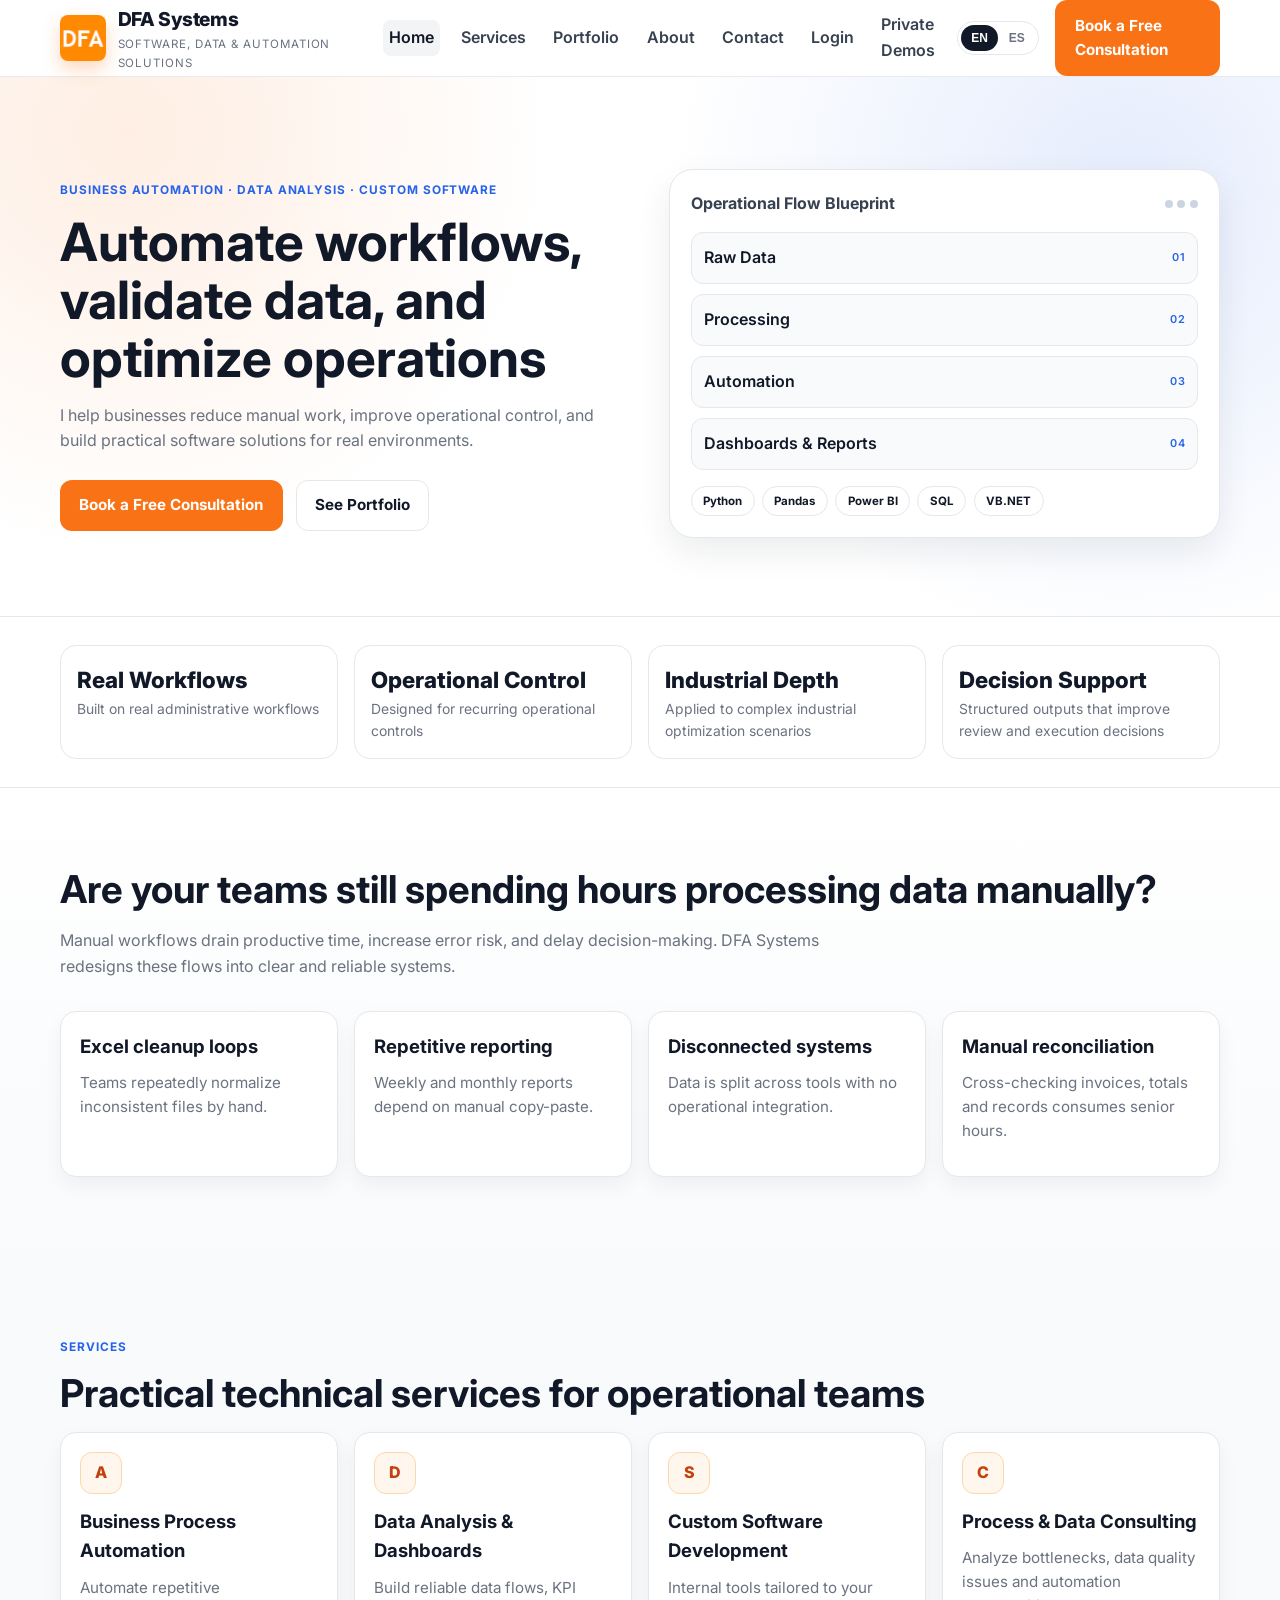
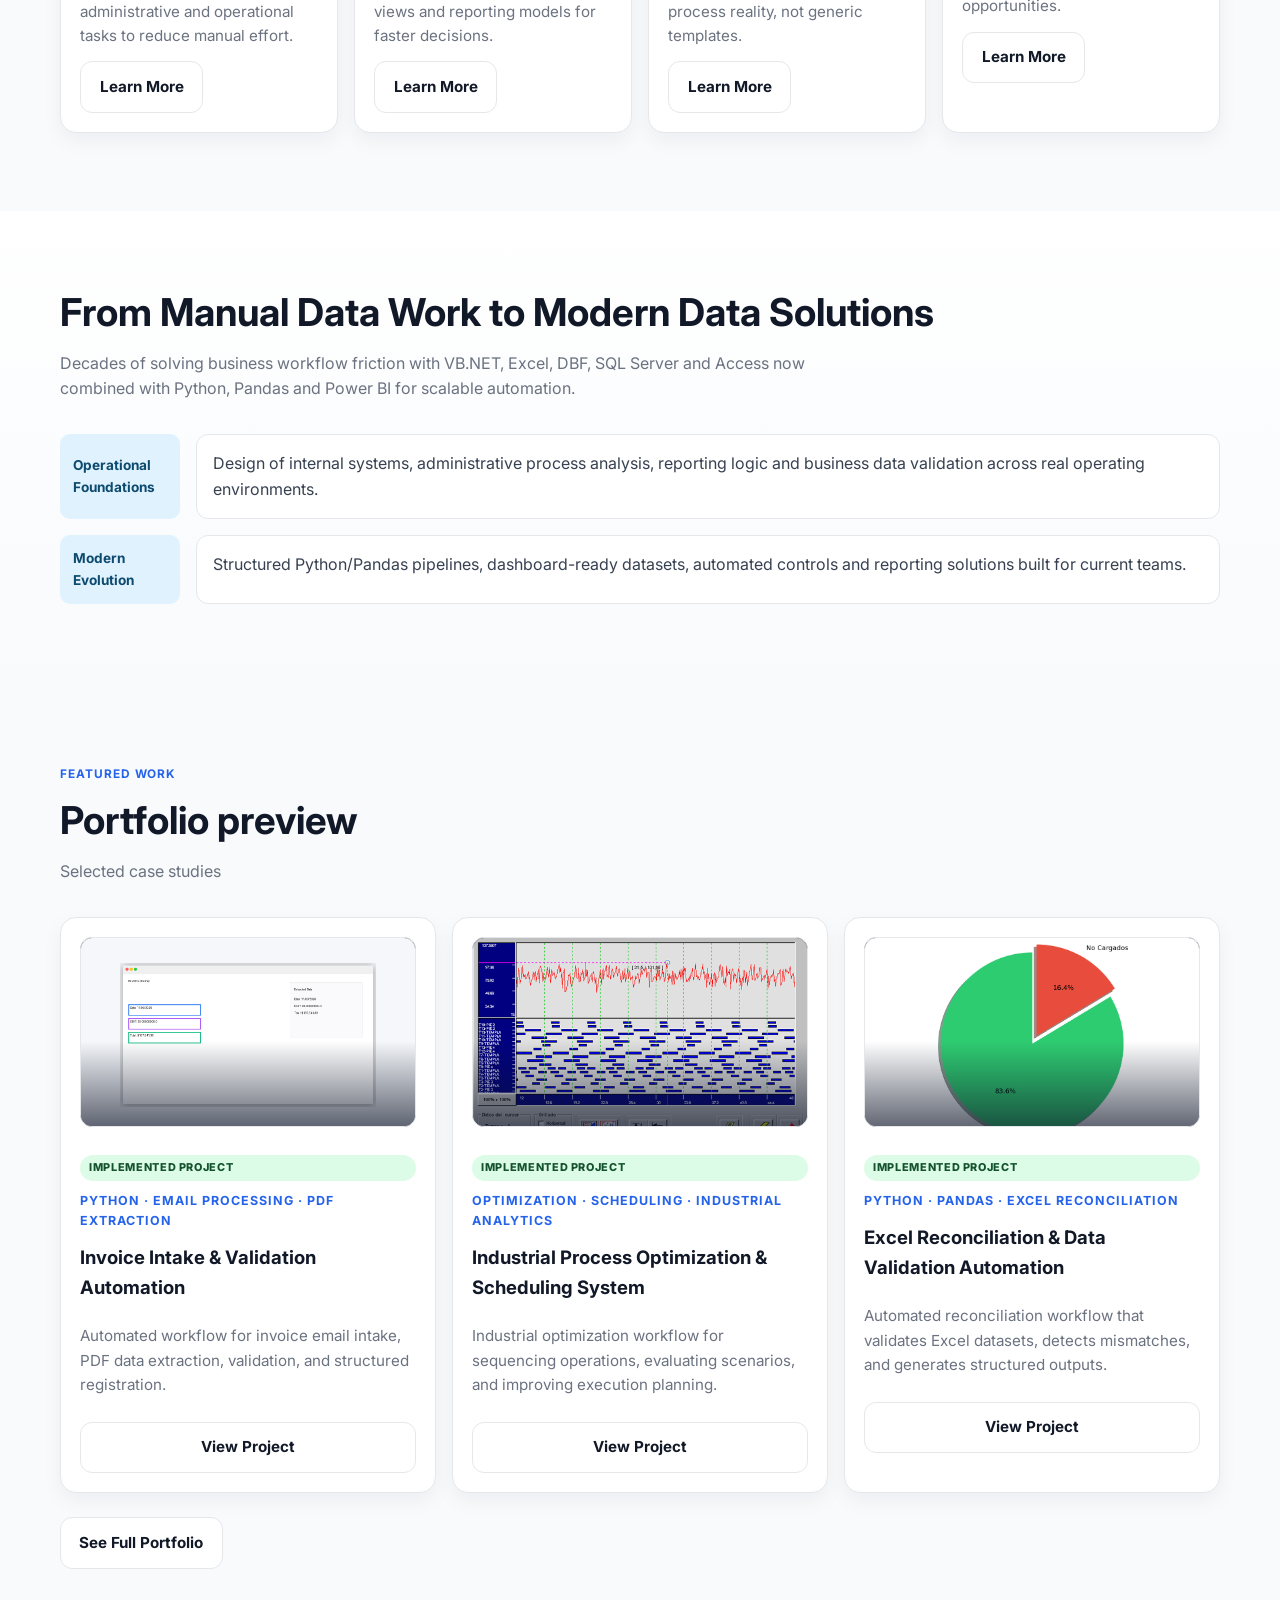
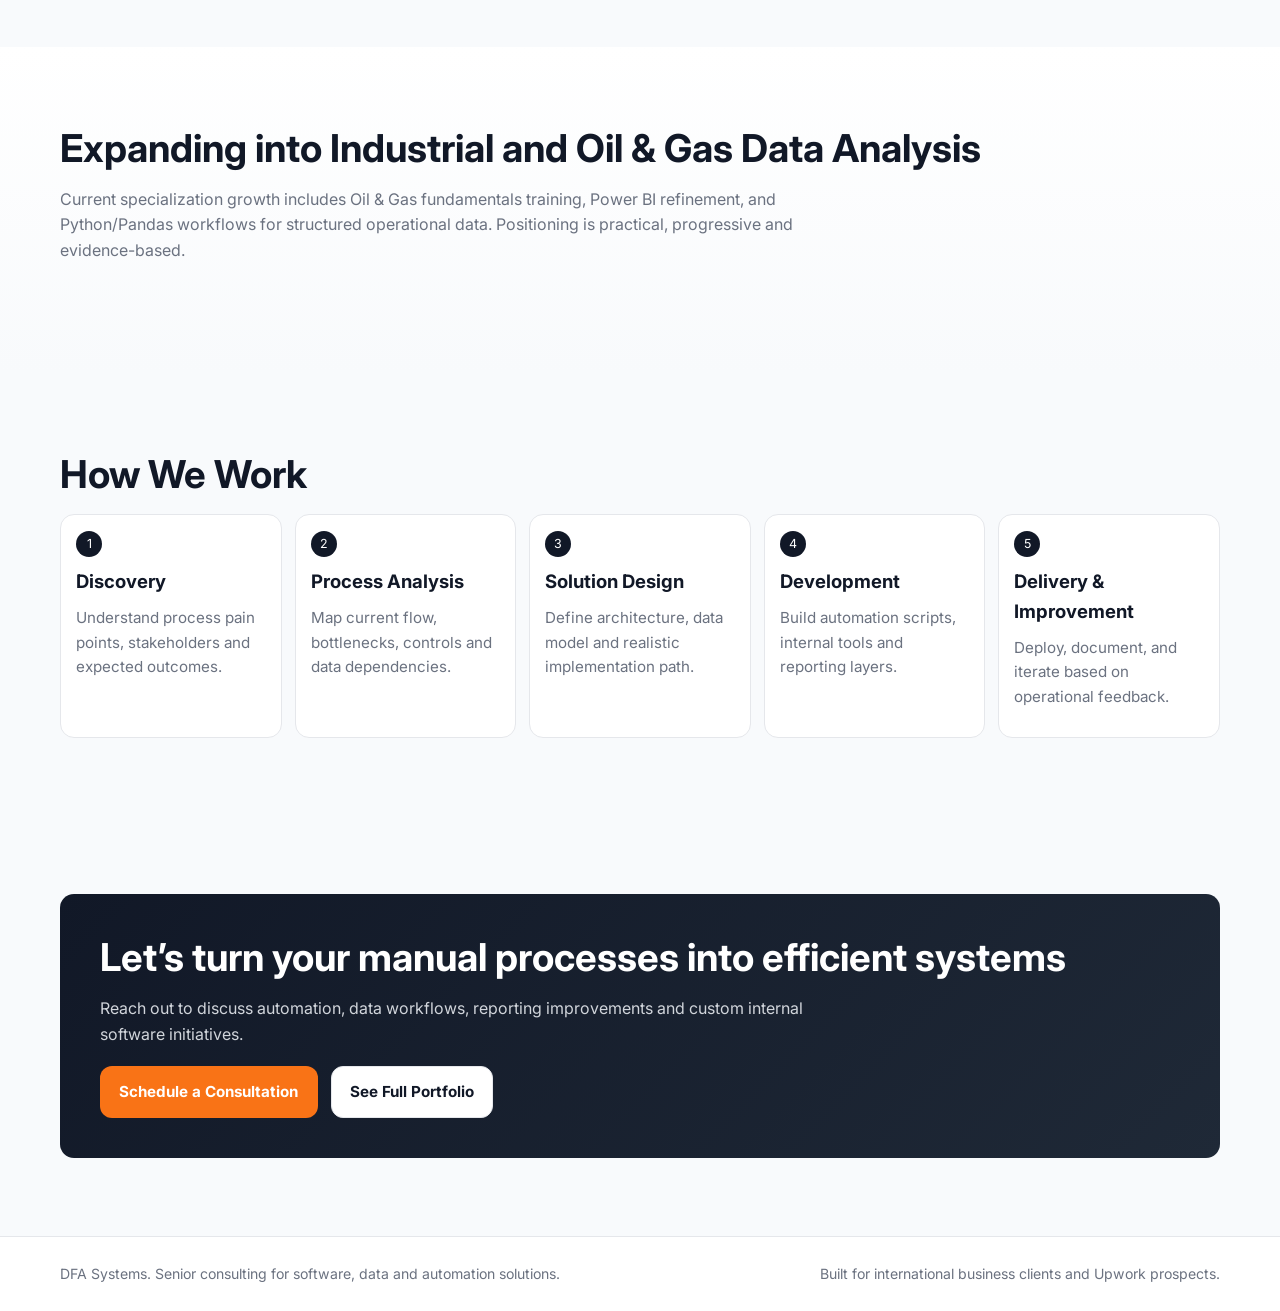
==== commit 144e66f2: "Strengthen sales positioning and conversion copy across site" ====
--- a/index.html
+++ b/index.html
@@ -43,8 +43,8 @@
           <button class="lang-btn" data-lang="es" aria-pressed="false">ES</button>
         </div>
 
-        <a href="contact.html" class="btn btn-primary desktop-cta" data-i18n="ctaBook">Book a Consultation</a>
-        <a href="contact.html" class="btn btn-primary mobile-cta" data-i18n="ctaBook">Book a Consultation</a>
+        <a href="contact.html" class="btn btn-primary desktop-cta" data-i18n="ctaBook">Book a Free Consultation</a>
+        <a href="contact.html" class="btn btn-primary mobile-cta" data-i18n="ctaBook">Book a Free Consultation</a>
       </div>
     </div>
   </header>
@@ -54,12 +54,12 @@
       <div class="container hero-grid">
         <div>
           <span class="eyebrow" data-i18n="heroEyebrow">Business Automation · Data Analysis · Custom Software</span>
-          <h1 data-i18n="heroTitle">Automation, Data Analysis and Custom Software for Businesses</h1>
-          <p data-i18n="heroText">Helping companies transform manual processes into automated systems using Python, data analysis, modern dashboards and custom software solutions.</p>
-          <div class="hero-actions">
-            <a href="contact.html" class="btn btn-primary" data-i18n="ctaBook">Book a Consultation</a>
-            <a href="portfolio.html" class="btn btn-secondary" data-i18n="ctaPortfolio">View Portfolio</a>
-          </div>
+          <h1 data-i18n="heroTitle">Automate workflows, validate data, and optimize operations</h1>
+          <p data-i18n="heroText">I help businesses reduce manual work, improve operational control, and build practical software solutions for real environments.</p>
+          <div class="hero-actions">
+            <a href="contact.html" class="btn btn-primary" data-i18n="ctaBook">Book a Free Consultation</a>
+            <a href="portfolio.html" class="btn btn-secondary" data-i18n="ctaPortfolio">See Portfolio</a>
+          </div>
         </div>
 
         <div class="hero-visual" aria-label="Workflow visual panel">
@@ -103,20 +103,20 @@
     <section class="credibility">
       <div class="container stat-grid">
         <article class="stat-card">
-          <p class="stat-value" data-i18n="cred1v">25+ Years</p>
-          <p class="stat-label" data-i18n="cred1l">Hands-on systems and process experience</p>
+          <p class="stat-value" data-i18n="cred1v">Real Workflows</p>
+          <p class="stat-label" data-i18n="cred1l">Built on real administrative workflows</p>
         </article>
         <article class="stat-card">
-          <p class="stat-value" data-i18n="cred2v">Business First</p>
-          <p class="stat-label" data-i18n="cred2l">Solutions built around real operations</p>
+          <p class="stat-value" data-i18n="cred2v">Operational Control</p>
+          <p class="stat-label" data-i18n="cred2l">Designed for recurring operational controls</p>
         </article>
         <article class="stat-card">
-          <p class="stat-value" data-i18n="cred3v">Automation Focus</p>
-          <p class="stat-label" data-i18n="cred3l">Reduced repetitive work and delays</p>
+          <p class="stat-value" data-i18n="cred3v">Industrial Depth</p>
+          <p class="stat-label" data-i18n="cred3l">Applied to complex industrial optimization scenarios</p>
         </article>
         <article class="stat-card">
-          <p class="stat-value" data-i18n="cred4v">Data Confidence</p>
-          <p class="stat-label" data-i18n="cred4l">Structured reporting and data controls</p>
+          <p class="stat-value" data-i18n="cred4v">Decision Support</p>
+          <p class="stat-label" data-i18n="cred4l">Structured outputs that improve review and execution decisions</p>
         </article>
       </div>
     </section>
@@ -252,7 +252,7 @@
           </article>
         </div>
         <div class="hero-actions" style="margin-top: 1.5rem;">
-          <a href="portfolio.html" class="btn btn-secondary" data-i18n="ctaSeePortfolio">See Portfolio</a>
+          <a href="portfolio.html" class="btn btn-secondary" data-i18n="ctaSeePortfolio">See Full Portfolio</a>
         </div>
       </div>
     </section>
@@ -284,7 +284,7 @@
           <p data-i18n="finalText">Reach out to discuss automation, data workflows, reporting improvements and custom internal software initiatives.</p>
           <div class="hero-actions" style="margin-top: 1.2rem;">
             <a href="contact.html" class="btn btn-primary" data-i18n="ctaSchedule">Schedule a Consultation</a>
-            <a href="portfolio.html" class="btn btn-secondary" data-i18n="ctaSeePortfolio">See Portfolio</a>
+            <a href="portfolio.html" class="btn btn-secondary" data-i18n="ctaSeePortfolio">See Full Portfolio</a>
           </div>
         </div>
       </div>
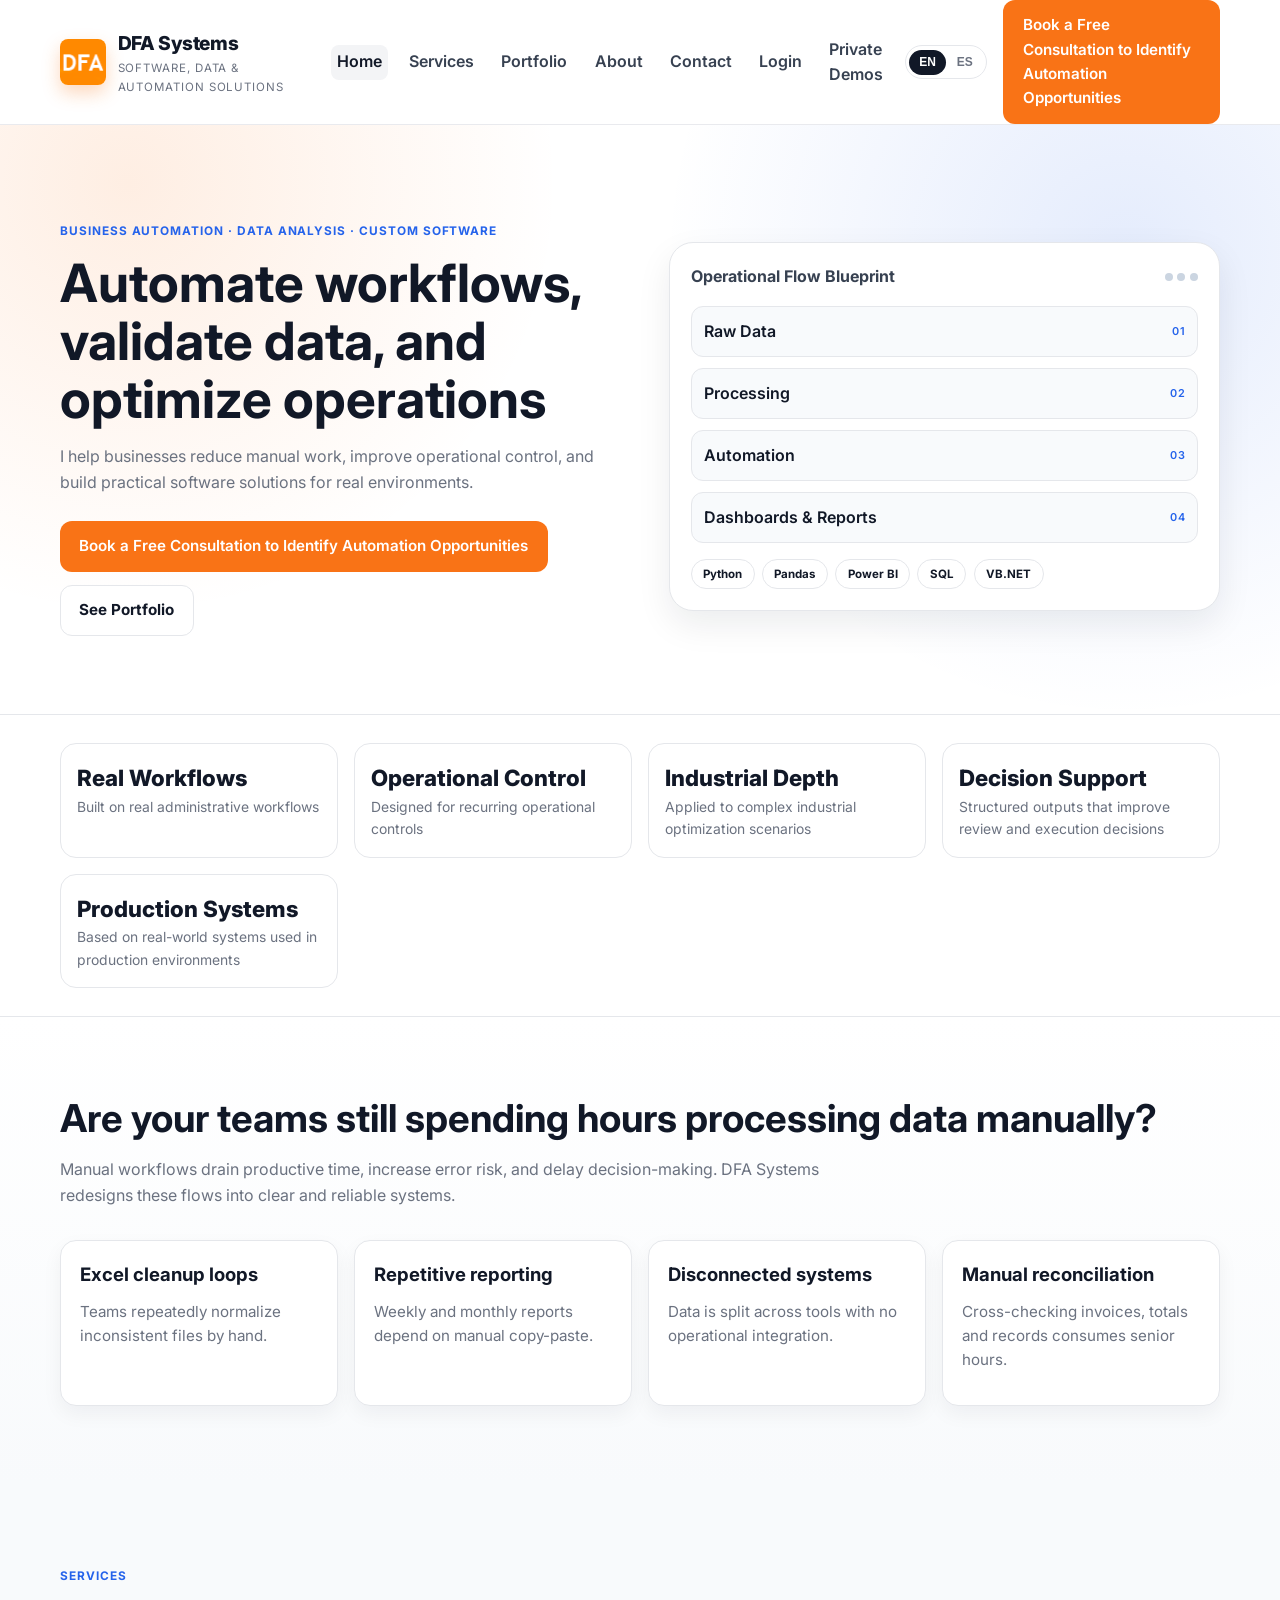
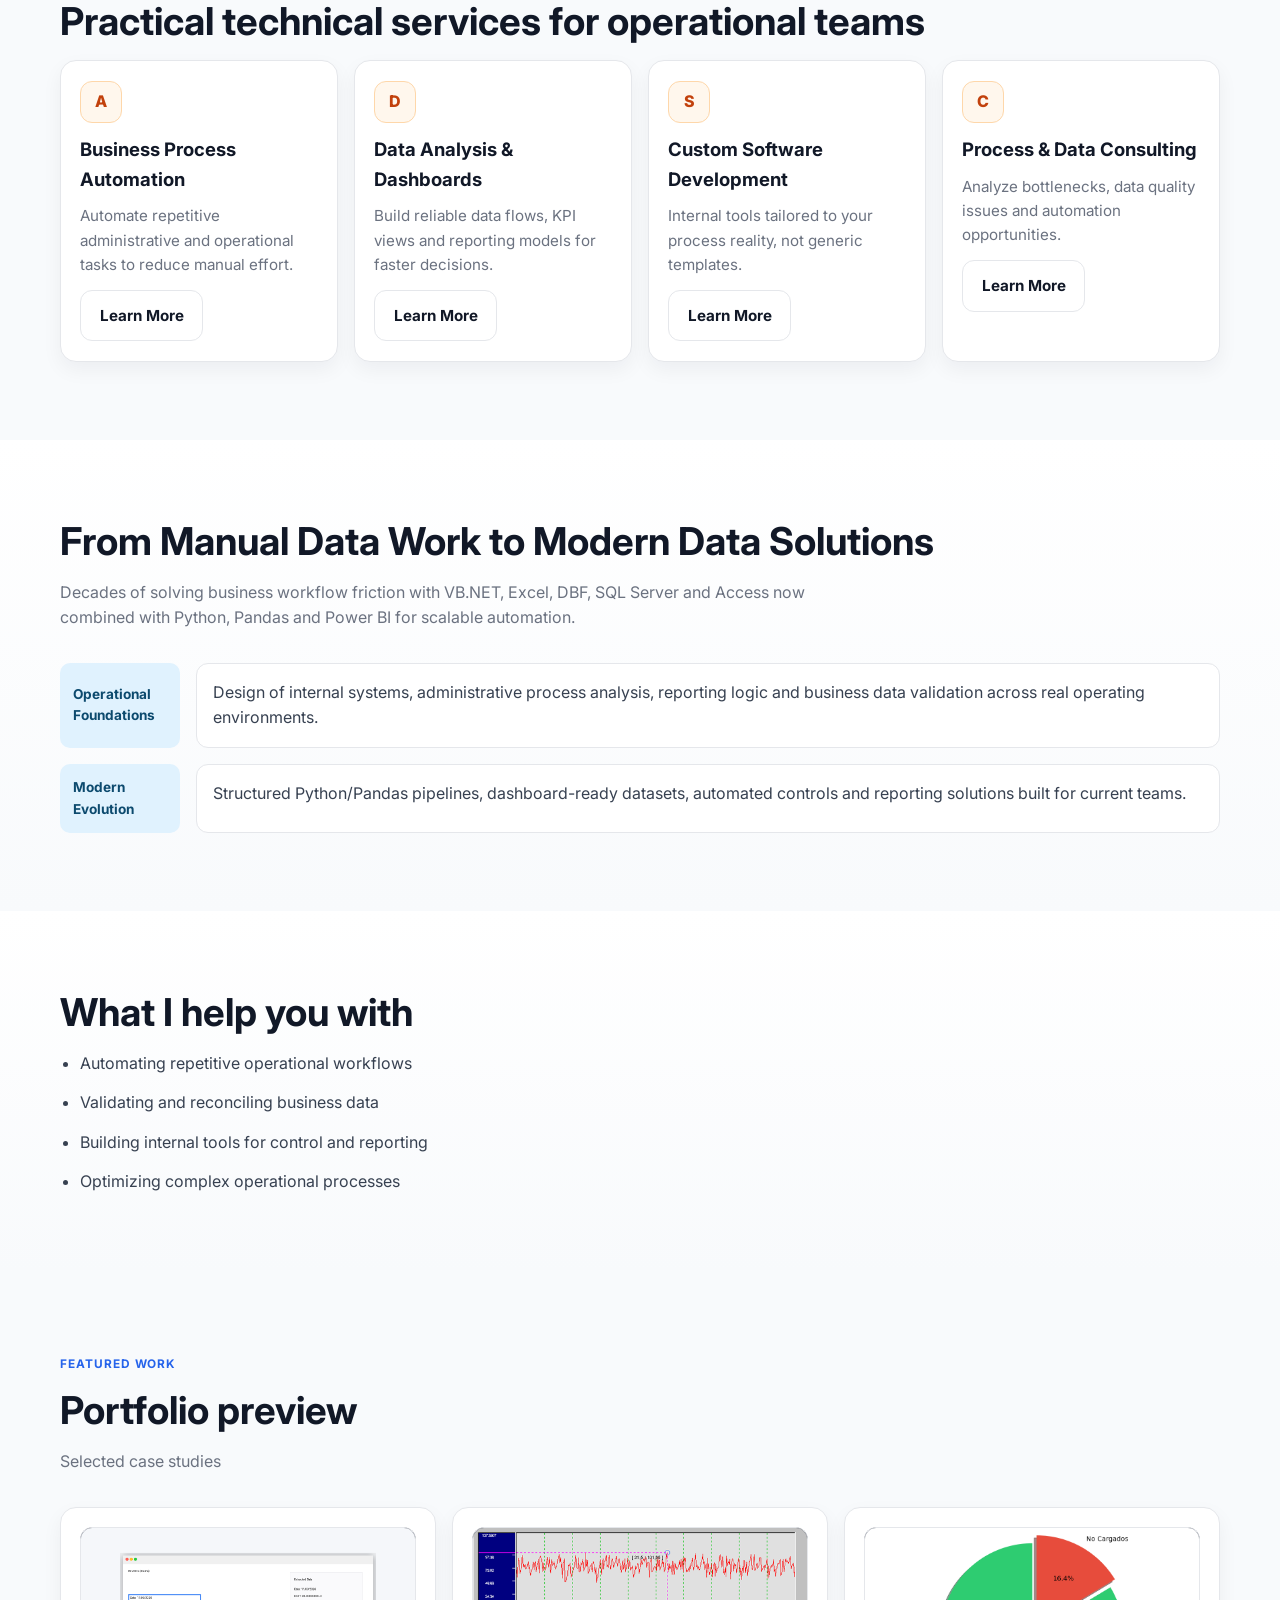
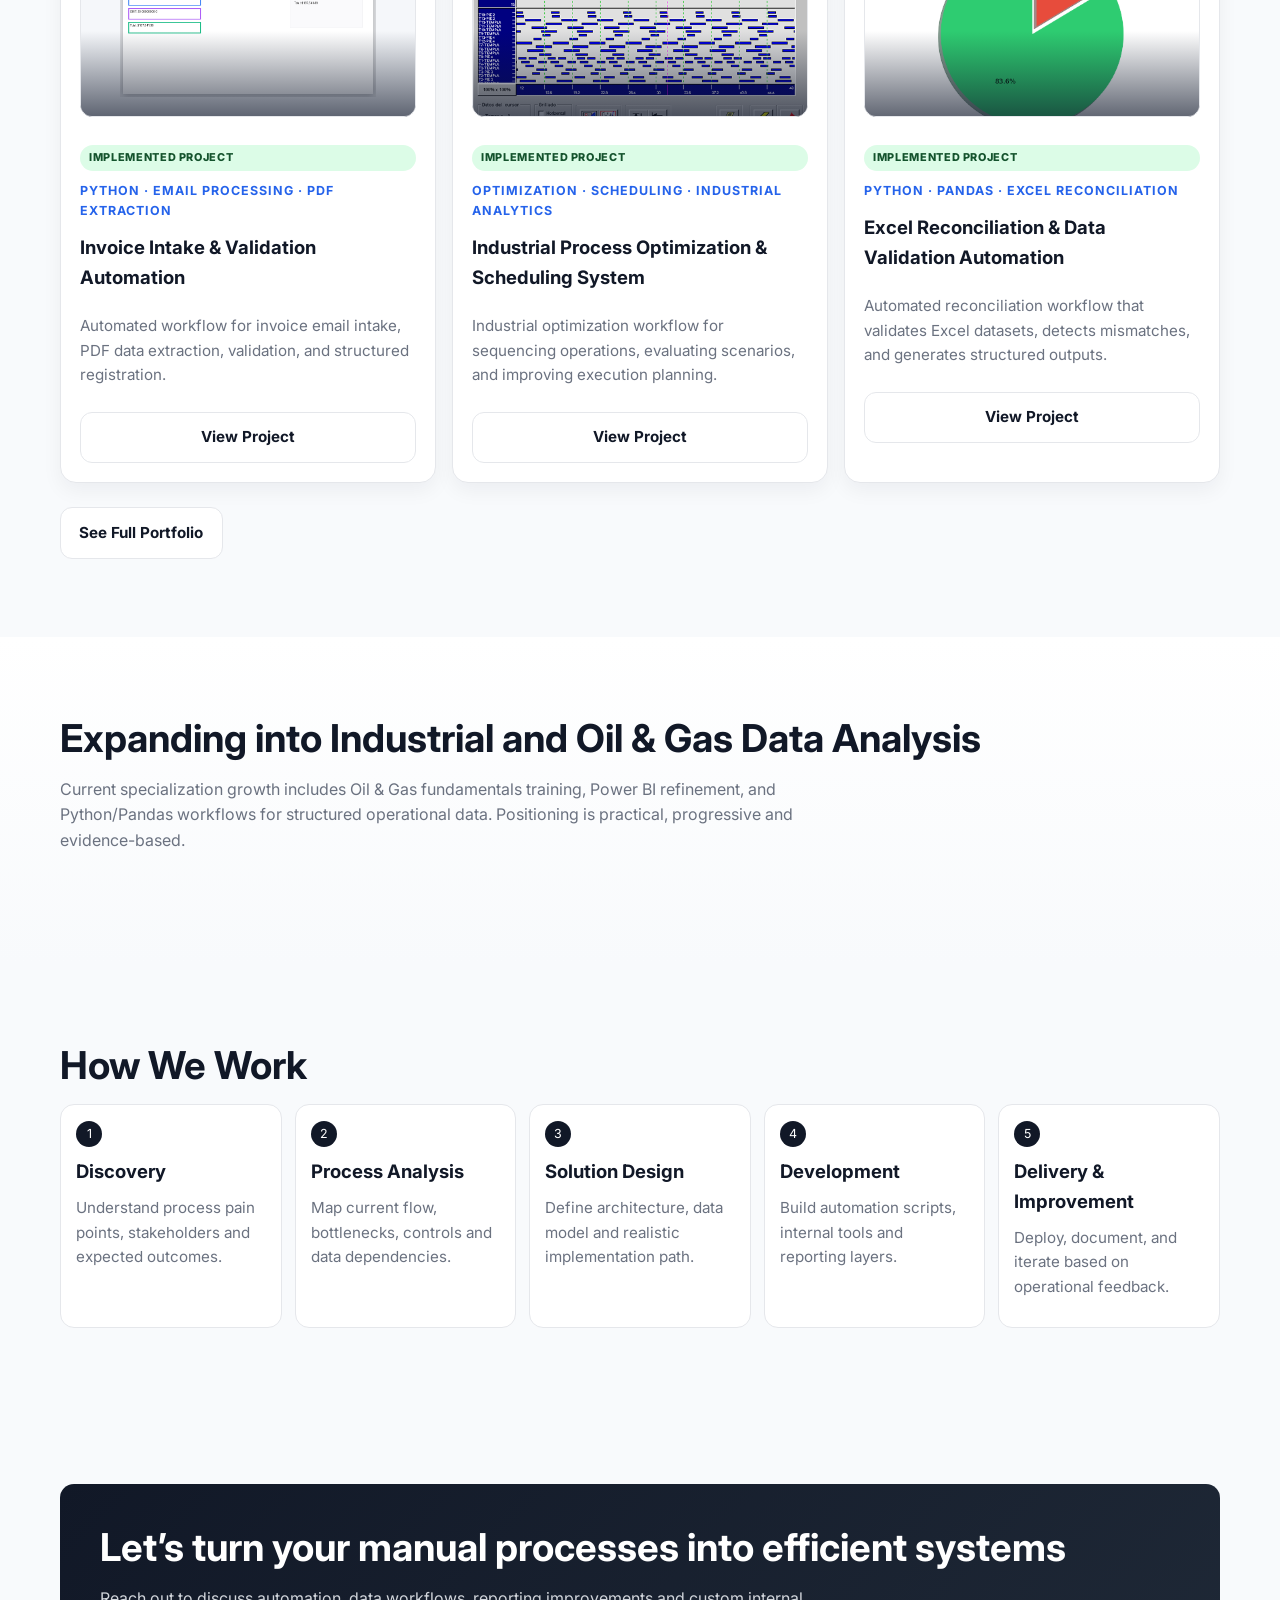
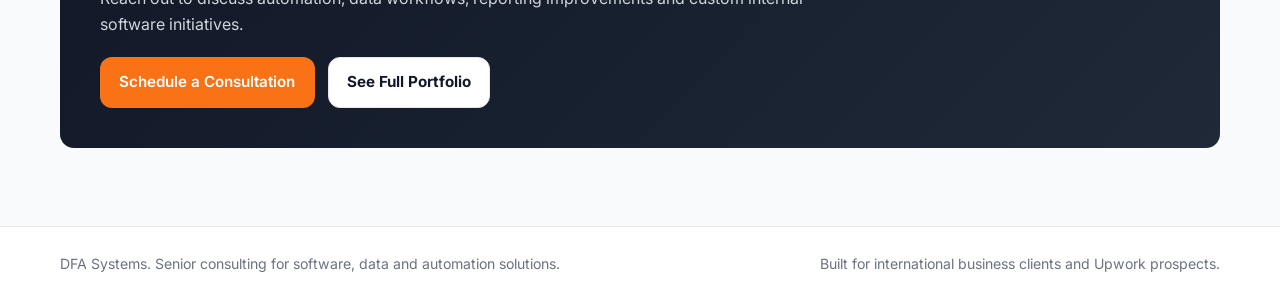
==== commit aab8e3b4: "Refine conversion CTAs and streamline featured portfolio" ====
--- a/index.html
+++ b/index.html
@@ -43,8 +43,8 @@
           <button class="lang-btn" data-lang="es" aria-pressed="false">ES</button>
         </div>
 
-        <a href="contact.html" class="btn btn-primary desktop-cta" data-i18n="ctaBook">Book a Free Consultation</a>
-        <a href="contact.html" class="btn btn-primary mobile-cta" data-i18n="ctaBook">Book a Free Consultation</a>
+        <a href="contact.html" class="btn btn-primary desktop-cta" data-i18n="ctaBookImproved">Book a Free Consultation to Identify Automation Opportunities</a>
+        <a href="contact.html" class="btn btn-primary mobile-cta" data-i18n="ctaBookImproved">Book a Free Consultation to Identify Automation Opportunities</a>
       </div>
     </div>
   </header>
@@ -57,7 +57,7 @@
           <h1 data-i18n="heroTitle">Automate workflows, validate data, and optimize operations</h1>
           <p data-i18n="heroText">I help businesses reduce manual work, improve operational control, and build practical software solutions for real environments.</p>
           <div class="hero-actions">
-            <a href="contact.html" class="btn btn-primary" data-i18n="ctaBook">Book a Free Consultation</a>
+            <a href="contact.html" class="btn btn-primary" data-i18n="ctaBookImproved">Book a Free Consultation to Identify Automation Opportunities</a>
             <a href="portfolio.html" class="btn btn-secondary" data-i18n="ctaPortfolio">See Portfolio</a>
           </div>
         </div>
@@ -114,12 +114,16 @@
           <p class="stat-value" data-i18n="cred3v">Industrial Depth</p>
           <p class="stat-label" data-i18n="cred3l">Applied to complex industrial optimization scenarios</p>
         </article>
-        <article class="stat-card">
+        <article class="stat-card">
           <p class="stat-value" data-i18n="cred4v">Decision Support</p>
           <p class="stat-label" data-i18n="cred4l">Structured outputs that improve review and execution decisions</p>
-        </article>
-      </div>
-    </section>
+        </article>
+        <article class="stat-card">
+          <p class="stat-value" data-i18n="cred5v">Production Systems</p>
+          <p class="stat-label" data-i18n="cred5l">Based on real-world systems used in production environments</p>
+        </article>
+      </div>
+    </section>
 
     <section class="bg-soft">
       <div class="container">
@@ -180,10 +184,10 @@
       </div>
     </section>
 
-    <section class="bg-soft">
-      <div class="container">
-        <h2 class="section-title" data-i18n="expTitle">From Manual Data Work to Modern Data Solutions</h2>
-        <p class="section-intro" data-i18n="expText">Decades of solving business workflow friction with VB.NET, Excel, DBF, SQL Server and Access now combined with Python, Pandas and Power BI for scalable automation.</p>
+    <section class="bg-soft">
+      <div class="container">
+        <h2 class="section-title" data-i18n="expTitle">From Manual Data Work to Modern Data Solutions</h2>
+        <p class="section-intro" data-i18n="expText">Decades of solving business workflow friction with VB.NET, Excel, DBF, SQL Server and Access now combined with Python, Pandas and Power BI for scalable automation.</p>
 
         <div class="timeline">
           <div class="timeline-row">
@@ -195,9 +199,23 @@
             <div class="timeline-content" data-i18n="expNow">Structured Python/Pandas pipelines, dashboard-ready datasets, automated controls and reporting solutions built for current teams.</div>
           </div>
         </div>
-      </div>
-    </section>
-
+      </div>
+    </section>
+
+    <section class="bg-soft">
+      <div class="container">
+        <h2 class="section-title" data-i18n="helpTitle">What I help you with</h2>
+        <div class="grid-2">
+          <ul class="feature-list">
+            <li data-i18n="help1">Automating repetitive operational workflows</li>
+            <li data-i18n="help2">Validating and reconciling business data</li>
+            <li data-i18n="help3">Building internal tools for control and reporting</li>
+            <li data-i18n="help4">Optimizing complex operational processes</li>
+          </ul>
+        </div>
+      </div>
+    </section>
+
     <section>
       <div class="container">
         <span class="eyebrow" data-i18n="portEyebrow">Featured Work</span>
@@ -256,10 +274,10 @@
         </div>
       </div>
     </section>
-
-    <section class="bg-soft">
-      <div class="container">
-        <h2 class="section-title" data-i18n="industryTitle">Expanding into Industrial and Oil &amp; Gas Data Analysis</h2>
+
+    <section class="bg-soft">
+      <div class="container">
+        <h2 class="section-title" data-i18n="industryTitle">Expanding into Industrial and Oil &amp; Gas Data Analysis</h2>
         <p class="section-intro" data-i18n="industryText">Current specialization growth includes Oil &amp; Gas fundamentals training, Power BI refinement, and Python/Pandas workflows for structured operational data. Positioning is practical, progressive and evidence-based.</p>
       </div>
     </section>
--- a/assets/css/styles.css
+++ b/assets/css/styles.css
@@ -229,6 +229,7 @@
 .btn-primary {
   background: var(--color-primary);
   color: #fff;
+  font-weight: 600;
 }
 
 .btn-primary:hover,
@@ -559,6 +560,13 @@
   transform: translateY(-4px);
   box-shadow: 0 18px 40px rgba(17, 24, 39, 0.11);
   border-color: #d5dbe5;
+}
+
+.feature-list {
+  margin: 0;
+  padding-left: 1.25rem;
+  display: grid;
+  gap: 0.85rem;
 }
 
 .project-featured {
